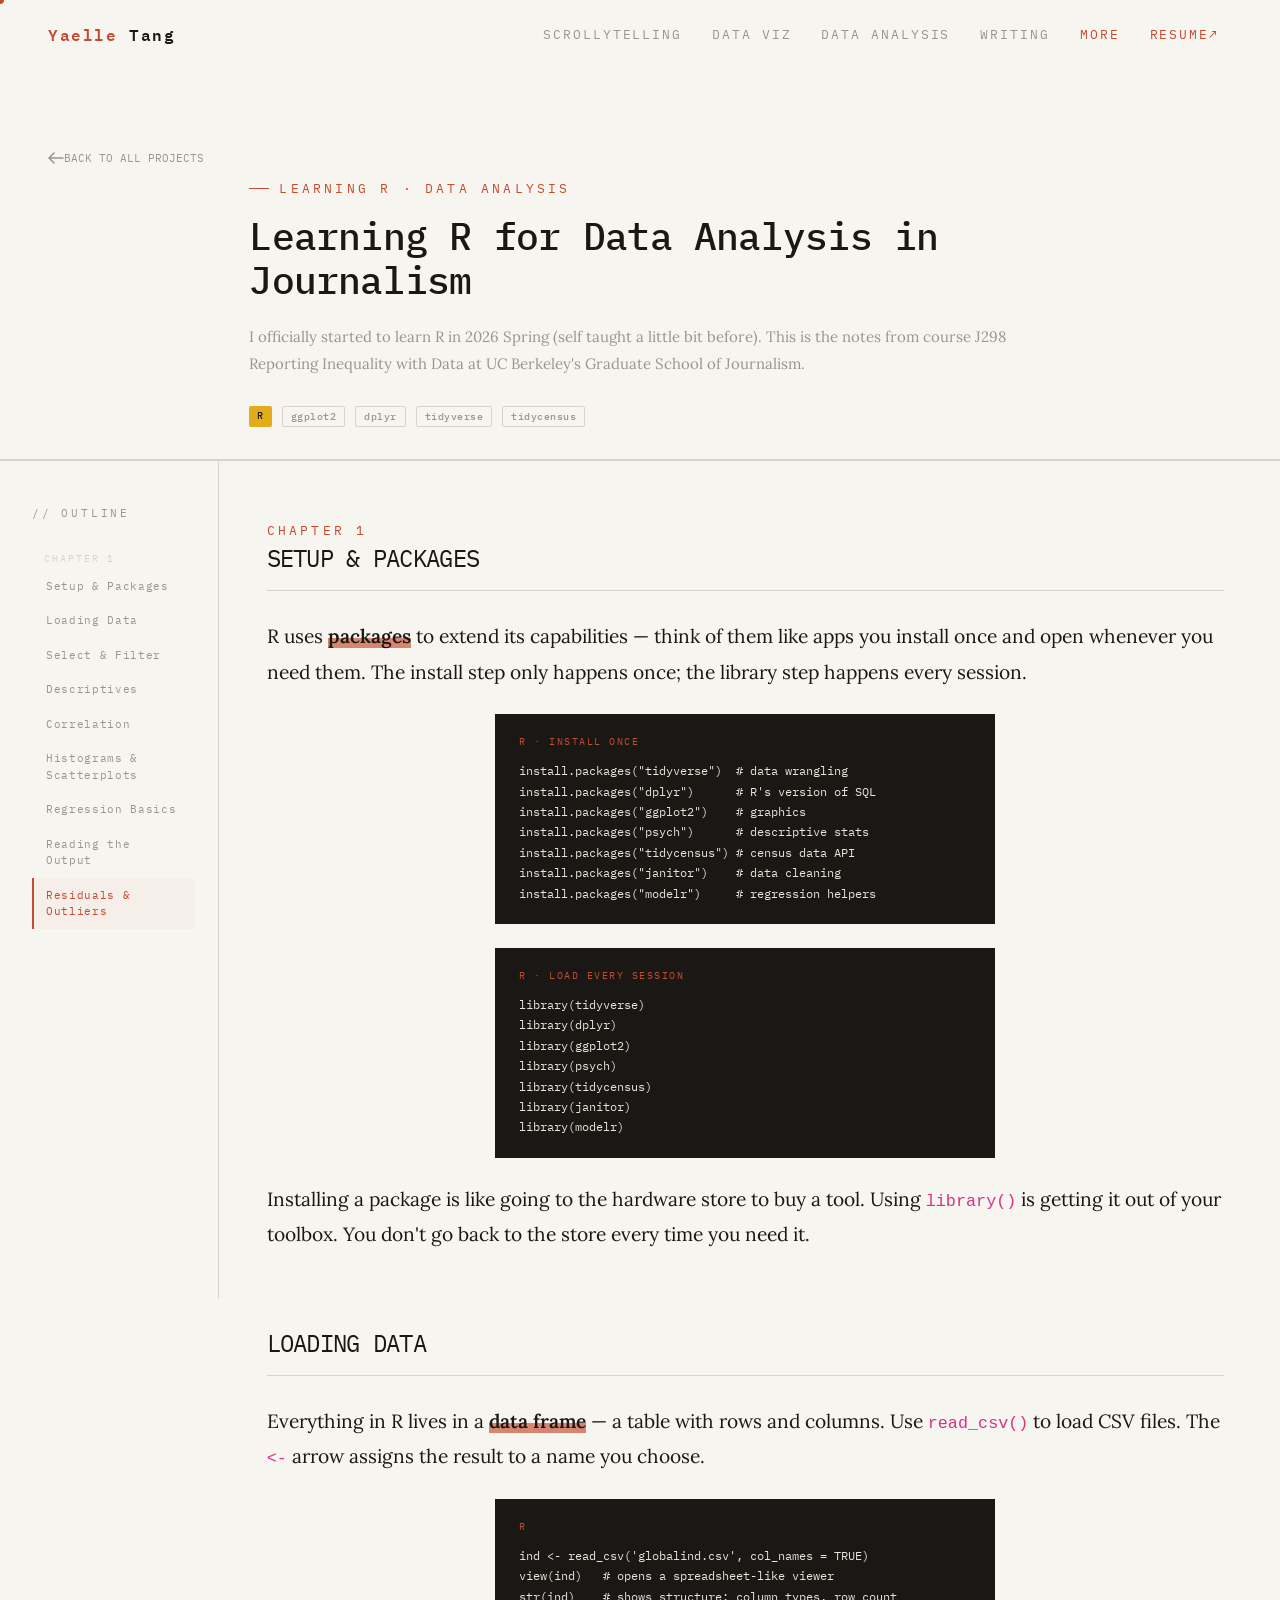
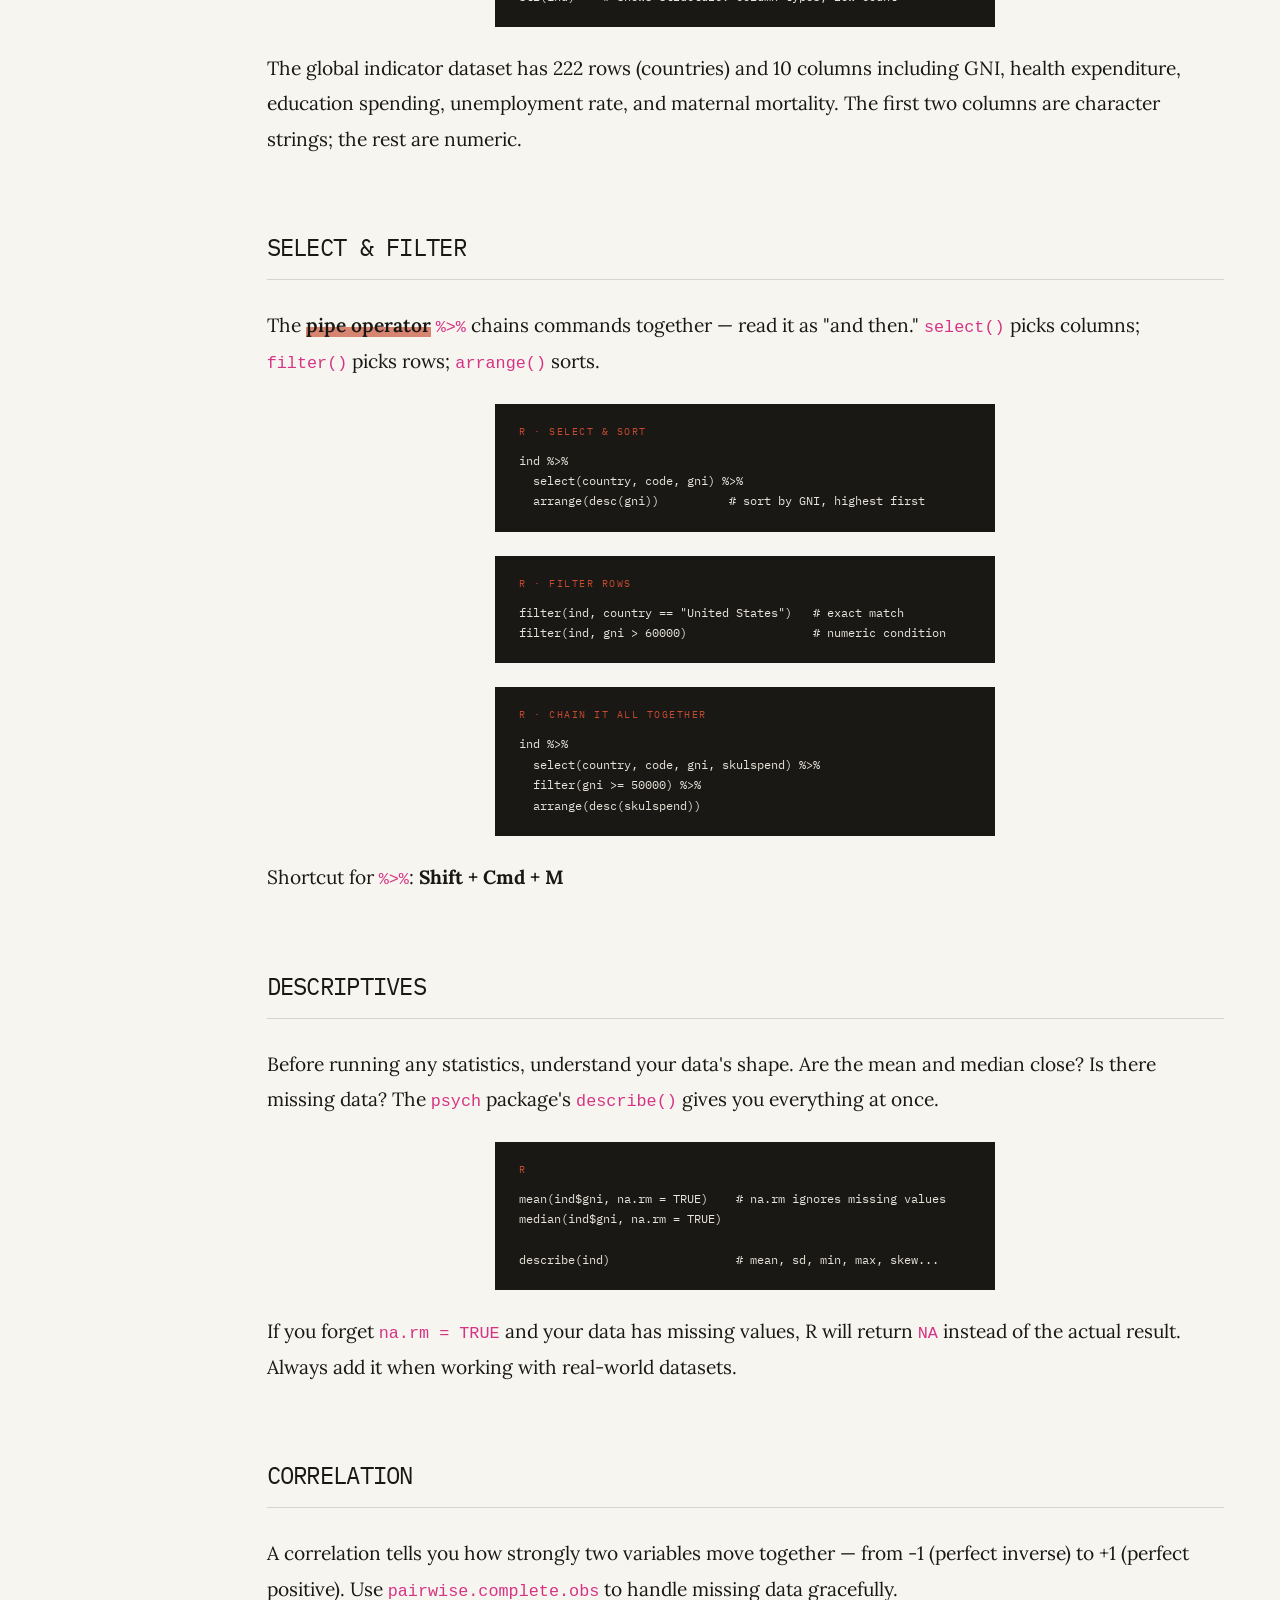
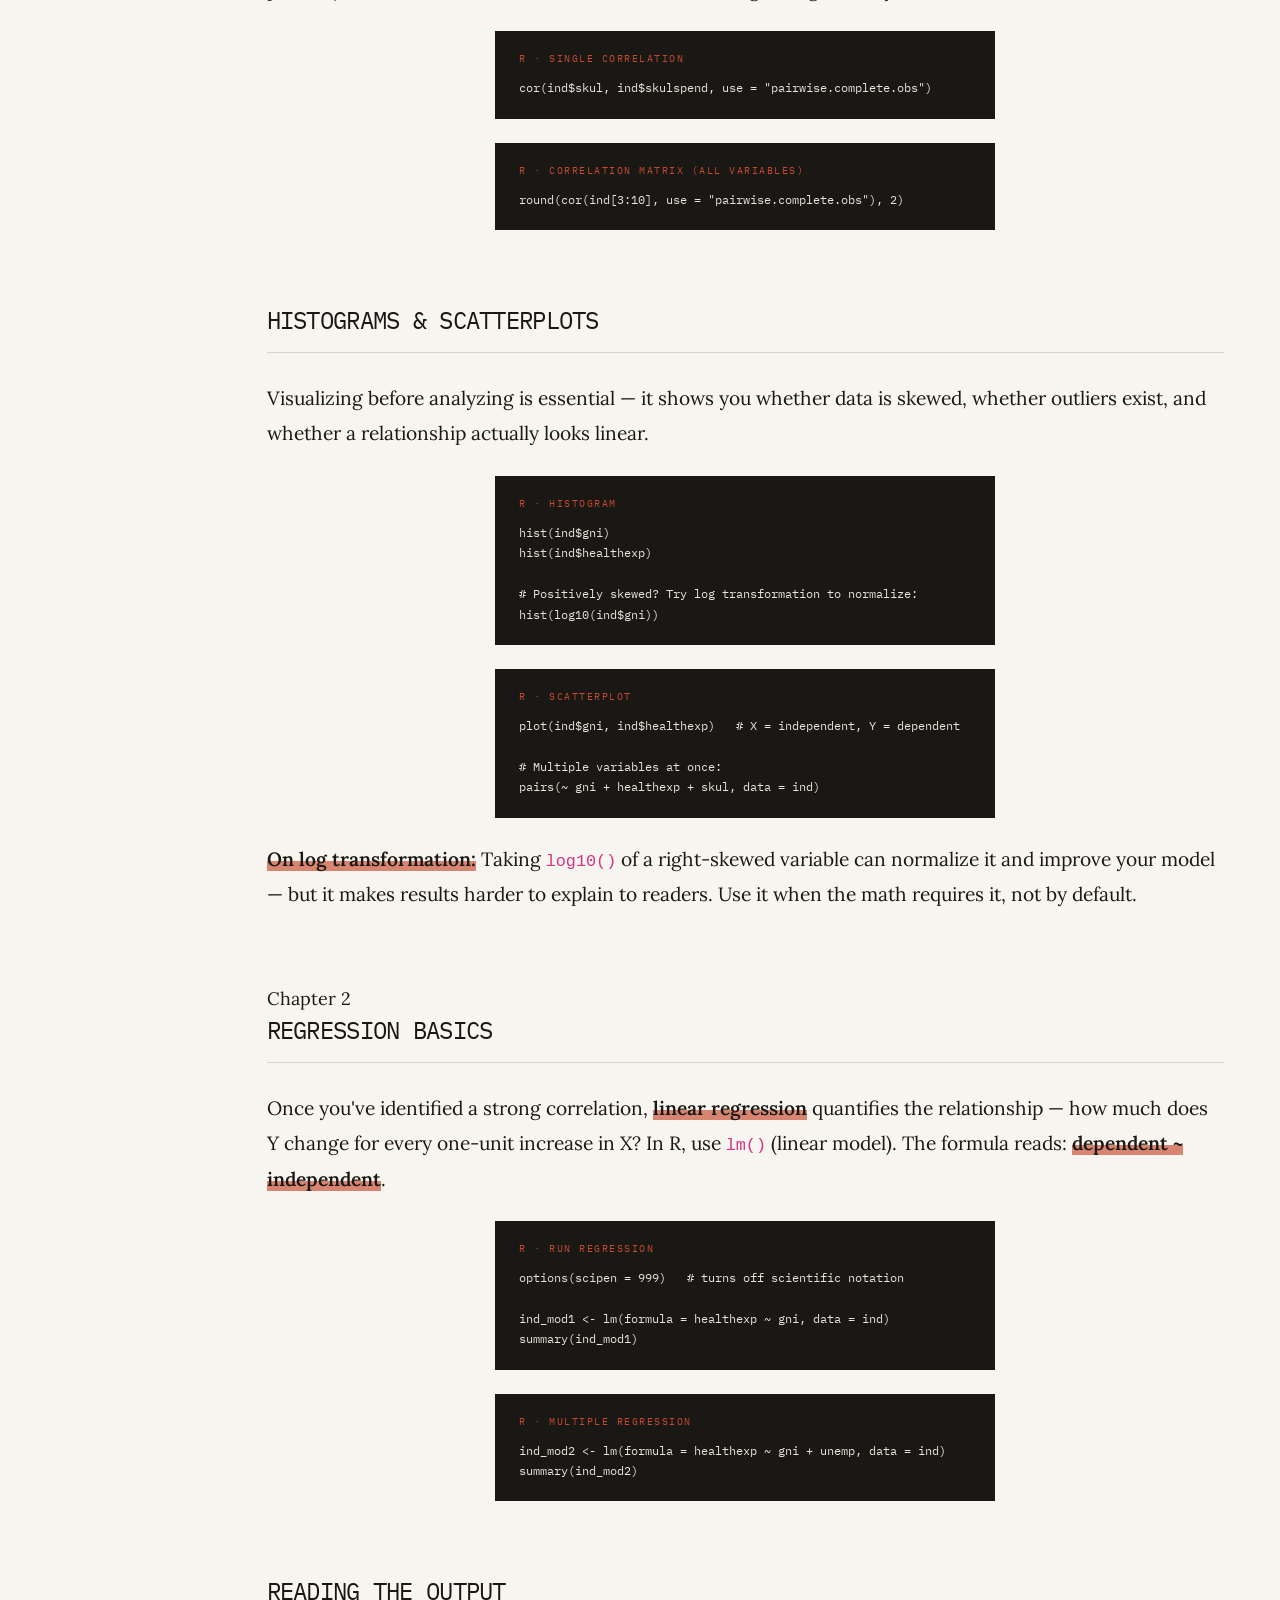
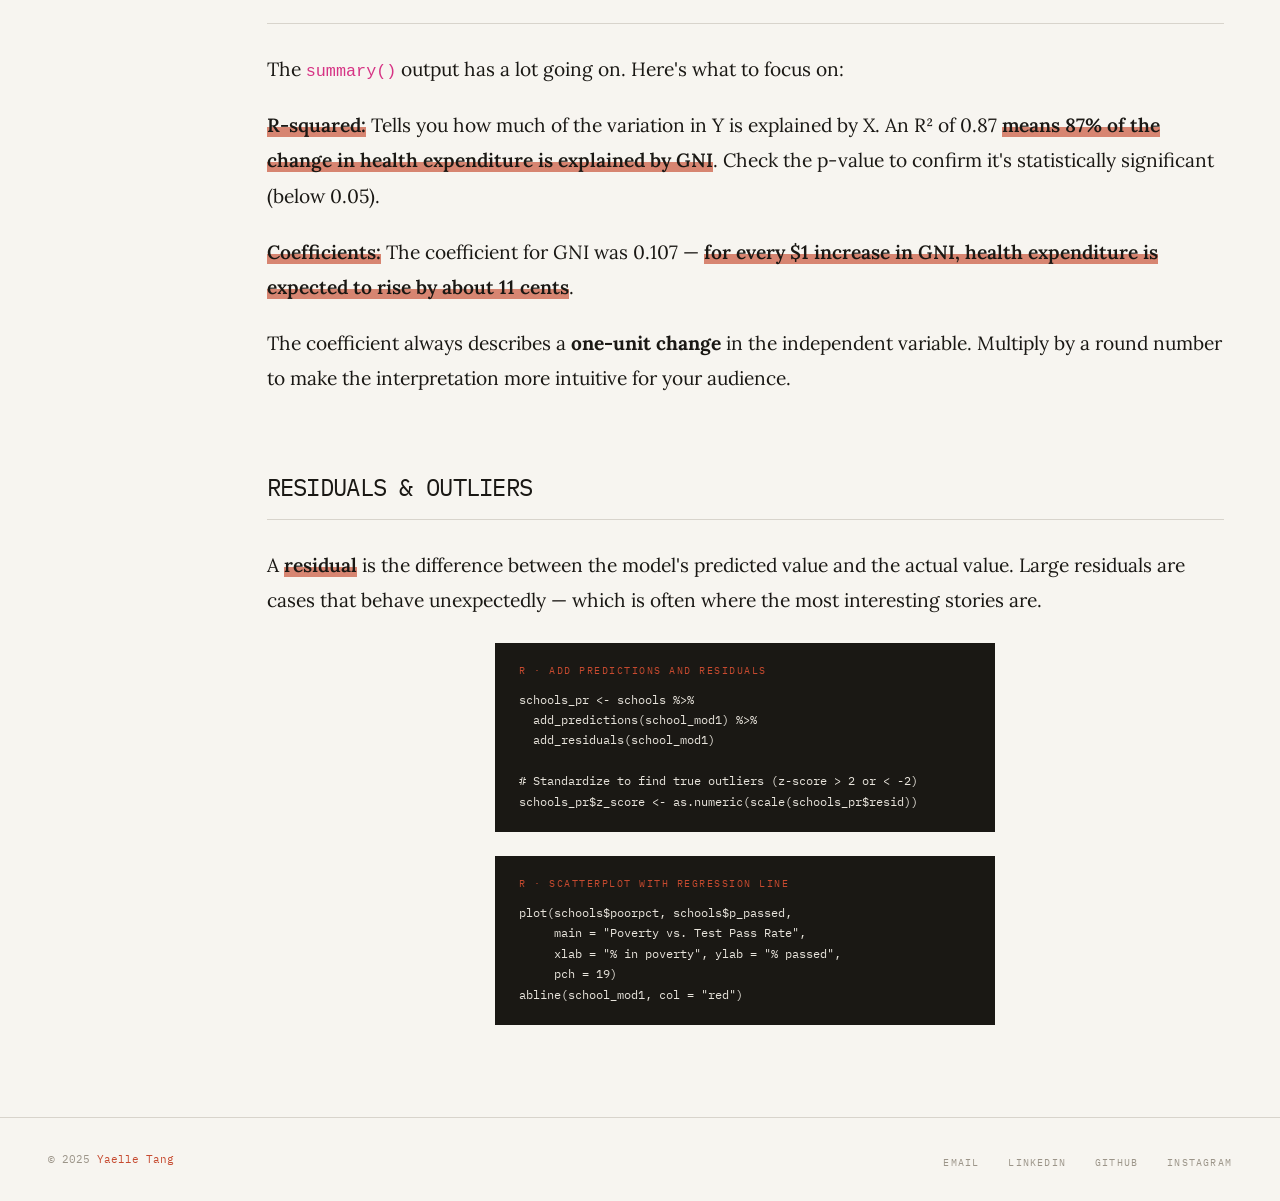
==== projects/r-notes.html @ b4b7a97f "add subpage" ====
<!DOCTYPE html>
<html lang="en">

<head>
  <meta charset="UTF-8">
  <meta name="viewport" content="width=device-width, initial-scale=1.0">
  <title>R for Data Jounalism</title>

  <!-- Google font -->
  <link rel="preconnect" href="https://fonts.googleapis.com">
  <link
    href="https://fonts.googleapis.com/css2?family=IBM+Plex+Mono:ital,wght@0,400;0,500;0,600;1,400&family=Lora:ital,wght@0,400;0,600;1,400&display=swap"
    rel="stylesheet">

  <!-- Bootstrap 5 -->
  <link href="https://cdn.jsdelivr.net/npm/bootstrap@5.3.3/dist/css/bootstrap.min.css" rel="stylesheet">

  <!-- CSS -->
  <link rel="stylesheet" href="../css/style.css">
  <link rel="stylesheet" href="../css/subpage.css">
</head>



<body>

  <div class="cursor" id="cursor"></div>

  <!-- =====NAV===== -->
  <nav class="navbar navbar-expand-lg fixed-top" id="mainNav">
    <div class="container-fluid px-5">
      <a class="navbar-brand" href="../index.html"><span>Yaelle </span>Tang</a>
      <div class="d-flex gap-1 align-items-center">
        <a class="nav-link" href="../index.html#scrolly">Scrollytelling</a>
        <a class="nav-link" href="../index.html#dataviz">Data Viz</a>
        <a class="nav-link" href="../index.html#analysis">Data Analysis</a>
        <a class="nav-link" href="../index.html#writing">Writing</a>
        <a class="nav-link hi" href="../index.html#about">More</a>
        <a class="nav-link hi" href="../Resume_YaelleTang.pdf" target="_blank">Resume↗</a>
      </div>
    </div>
  </nav>

  <!-- ═══════════════════════════════════════
       PROJECT HERO
  ═══════════════════════════════════════ -->
  <section class="project-hero mt-5">
    <div class="container-fluid px-5 mt-3">

      <!-- back link -->
      <div class="mb-2">
        <a href="../index.html" class="back-link">
          <svg width="16" height="12" viewBox="0 0 16 12" fill="none">
            <path d="M6 1L1 6L6 11M15 6H1" stroke="currentColor" stroke-width="1.5" stroke-linecap="round" />
          </svg>
          Back to all projects
        </a>
      </div>

      <div class="row align-items-stretch justify-content-center">
        <!-- Top summary -->
        <div class="col-lg-8 d-flex flex-column justify-content-center">
          <div class="project-eyebrow">Learning R · Data Analysis</div>
          <h1 class="project-title">Learning R for
            Data Analysis in Journalism</h1>
          <p class="project-summary">
            I officially started to learn R in 2026 Spring (self taught a little bit before). This is the notes from
            course <span>J298 Reporting Inequality with Data</span> at UC Berkeley's Graduate School of Journalism.
          </p>
          <div class="project-hero-tags">
            <span class="tag tag-yellow">R</span><span class="tag tag-outline">ggplot2</span><span
              class="tag tag-outline">dplyr</span><span class="tag tag-outline">tidyverse</span><span
              class="tag tag-outline">tidycensus</span>
          </div>
        </div>

      </div>

    </div>
  </section>

  <!-- ═══════════════════════════════════════
       Notes
  ═══════════════════════════════════════ -->
  <div class="work-section">
    <div class="container-fluid px-2">
      <div class="row g-0">

        <!-- sticky sidebar -->
        <div class="col-lg-2 d-none d-lg-block">
          <div class="work-sidebar">
            <span class="sidebar-label">// Outline</span>
          </div>
        </div>

        <!-- Main content -->
        <div class="col-lg-10 col-12">
          <div class="work-main">

            <!-- ══════ CHAPTER 1 ══════ -->
            <div class="work-block" id="c1-1">
              <div class="chapter-title" id="c1">
                Chapter 1
              </div>
              <div class="block-header">
                <span class="block-title"> Setup & Packages</span>
              </div>
              <p class="section-body">
                R uses <span>packages</span> to extend its capabilities — think of them like apps you install once
                and open whenever you need them. The install step only happens once; the library step happens every
                session.
              </p>
              <div class="code-block">
                <div class="code-label">R · install once</div>
                <pre>install.packages("tidyverse")  # data wrangling
install.packages("dplyr")      # R's version of SQL
install.packages("ggplot2")    # graphics
install.packages("psych")      # descriptive stats
install.packages("tidycensus") # census data API
install.packages("janitor")    # data cleaning
install.packages("modelr")     # regression helpers</pre>
              </div>
              <div class="code-block">
                <div class="code-label">R · load every session</div>
                <pre>library(tidyverse)
library(dplyr)
library(ggplot2)
library(psych)
library(tidycensus)
library(janitor)
library(modelr)</pre>
              </div>
              <p class="section-body"> Installing a package is like going to the hardware
                store to buy a tool.
                Using <code>library()</code> is getting it out of your toolbox. You don't go back to the store every
                time you need it.</p>


            </div>


            <div class="work-block" id="c1-2">
              <div class="block-header">
                <span class="block-title">Loading Data</span>
              </div>
              <p class="section-body">
                Everything in R lives in a <span>data frame</span> — a table with rows and columns. Use
                <code>read_csv()</code> to load CSV files. The <code>&lt;-</code> arrow assigns the result to a name you
                choose.
              </p>
              <div class="code-block">
                <div class="code-label">R</div>
                <pre>ind <- read_csv('globalind.csv', col_names = TRUE)
view(ind)   # opens a spreadsheet-like viewer
str(ind)    # shows structure: column types, row count</pre>
              </div>
              <p class="section-body">
                The global indicator dataset has 222 rows (countries) and 10 columns including GNI, health expenditure,
                education spending, unemployment rate, and maternal mortality. The first two columns are character
                strings; the rest are numeric.
              </p>
            </div>

            <div class="work-block" id="c1-3">
              <div class="block-header">
                <span class="block-title">Select & Filter</span>
              </div>
              <p class="section-body">
                The <span>pipe operator</span> <code>%&gt;%</code> chains commands together — read it as "and then."
                <code>select()</code> picks columns; <code>filter()</code> picks rows; <code>arrange()</code> sorts.
              </p>
              <div class="code-block">
                <div class="code-label">R · select & sort</div>
                <pre>ind %>%
  select(country, code, gni) %>%
  arrange(desc(gni))          # sort by GNI, highest first</pre>
              </div>
              <div class="code-block">
                <div class="code-label">R · filter rows</div>
                <pre>filter(ind, country == "United States")   # exact match
filter(ind, gni > 60000)                  # numeric condition</pre>
              </div>
              <div class="code-block">
                <div class="code-label">R · chain it all together</div>
                <pre>ind %>%
  select(country, code, gni, skulspend) %>%
  filter(gni >= 50000) %>%
  arrange(desc(skulspend))</pre>
              </div>
              <p class="section-body">
                Shortcut for <code>%&gt;%</code>: <strong>Shift + Cmd + M</strong>
              </p>
            </div>

            <div class="work-block" id="c1-4">
              <div class="block-header">
                <span class="block-title">Descriptives</span>
              </div>
              <p class="section-body">
                Before running any statistics, understand your data's shape. Are the mean and median close? Is there
                missing data? The <code>psych</code> package's <code>describe()</code> gives you everything at once.
              </p>
              <div class="code-block">
                <div class="code-label">R</div>
                <pre>mean(ind$gni, na.rm = TRUE)    # na.rm ignores missing values
median(ind$gni, na.rm = TRUE)

describe(ind)                  # mean, sd, min, max, skew...</pre>
              </div>
              <p class="section-body">
                If you forget <code>na.rm = TRUE</code> and your data has missing values, R
                will return <code>NA</code> instead of the actual result. Always add it when working with real-world
                datasets.
              </p>
            </div>

            <div class="work-block" id="c1-5">
              <div class="block-header">
                <span class="block-title">Correlation</span>
              </div>
              <p class="section-body">
                A correlation tells you how strongly two variables move together — from -1 (perfect inverse) to +1
                (perfect positive). Use <code>pairwise.complete.obs</code> to handle missing data gracefully.
              </p>
              <div class="code-block">
                <div class="code-label">R · single correlation</div>
                <pre>cor(ind$skul, ind$skulspend, use = "pairwise.complete.obs")</pre>
              </div>
              <div class="code-block">
                <div class="code-label">R · correlation matrix (all variables)</div>
                <pre>round(cor(ind[3:10], use = "pairwise.complete.obs"), 2)</pre>
              </div>
            </div>

            <div class="work-block" id="c1-6">
              <div class="block-header">
                <span class="block-title">Histograms & Scatterplots</span>
              </div>
              <p class="section-body">
                Visualizing before analyzing is essential — it shows you whether data is skewed, whether outliers exist,
                and whether a relationship actually looks linear.
              </p>
              <div class="code-block">
                <div class="code-label">R · histogram</div>
                <pre>hist(ind$gni)
hist(ind$healthexp)

# Positively skewed? Try log transformation to normalize:
hist(log10(ind$gni))</pre>
              </div>
              <div class="code-block">
                <div class="code-label">R · scatterplot</div>
                <pre>plot(ind$gni, ind$healthexp)   # X = independent, Y = dependent

# Multiple variables at once:
pairs(~ gni + healthexp + skul, data = ind)</pre>
              </div>
              <p class="section-body">
                <span>On log transformation:</span> Taking <code>log10()</code> of a right-skewed variable can
                normalize it and improve your model — but it makes results harder to explain to readers. Use it when the
                math requires it, not by default.
              </p>
            </div>

            <!-- ══════ CHAPTER 2 ══════ -->
            <div class="work-block" id="c2-1">
              <div class="chapter-titel" id="c2">
                Chapter 2
              </div>
              <div class="block-header">
                <span class="block-title">Regression Basics</span>
              </div>
              <p class="section-body">
                Once you've identified a strong correlation, <span>linear regression</span> quantifies the
                relationship — how much does Y change for every one-unit increase in X? In R, use <code>lm()</code>
                (linear model). The formula reads: <span>dependent ~ independent</span>.
              </p>
              <div class="code-block">
                <div class="code-label">R · run regression</div>
                <pre>options(scipen = 999)   # turns off scientific notation

ind_mod1 <- lm(formula = healthexp ~ gni, data = ind)
summary(ind_mod1)</pre>
              </div>
              <div class="code-block">
                <div class="code-label">R · multiple regression</div>
                <pre>ind_mod2 <- lm(formula = healthexp ~ gni + unemp, data = ind)
summary(ind_mod2)</pre>
              </div>
            </div>

            <div class="work-block" id="c2-2">
              <div class="block-header">
                <span class="block-title"> Reading the Output</span>
              </div>
              <p class="section-body">
                The <code>summary()</code> output has a lot going on. Here's what to focus on:
              </p>
              <p class="section-body">
                <span>R-squared:</span> Tells you how much of the variation in Y is explained by X. An R² of 0.87
                <span>means 87% of the change in health expenditure is explained by GNI</span>. Check the
                p-value to confirm it's statistically significant (below 0.05).
              </p>
              <p class="section-body">
                <span>Coefficients:</span> The coefficient for GNI was 0.107 — <span>for every $1
                  increase in GNI, health expenditure is expected to rise by about 11 cents</span>.
              </p>
              <p class="section-body">
                The coefficient always describes a <strong>one-unit change</strong> in the independent variable.
                Multiply by a round number to make the interpretation more intuitive for your audience.
              </p>
            </div>

            <div class="work-block" id="c2-3">
              <div class="block-header">
                <span class="block-title">Residuals & Outliers</span>
              </div>
              <p class="section-body">
                A <span>residual</span> is the difference between the model's predicted value and the actual value.
                Large residuals are cases that behave unexpectedly — which is often where the most interesting stories
                are.
              </p>
              <div class="code-block">
                <div class="code-label">R · add predictions and residuals</div>
                <pre>schools_pr <- schools %>%
  add_predictions(school_mod1) %>%
  add_residuals(school_mod1)

# Standardize to find true outliers (z-score > 2 or < -2)
schools_pr$z_score <- as.numeric(scale(schools_pr$resid))</pre>
              </div>
              <div class="code-block">
                <div class="code-label">R · scatterplot with regression line</div>
                <pre>plot(schools$poorpct, schools$p_passed,
     main = "Poverty vs. Test Pass Rate",
     xlab = "% in poverty", ylab = "% passed",
     pch = 19)
abline(school_mod1, col = "red")</pre>
              </div>
            </div>

          </div><!-- /work-main -->
        </div>
      </div>
    </div>
    <!-- FOOTER -->
    <footer class="site-footer">
      <div class="container-fluid px-5 d-flex justify-content-between align-items-center">
        <div class="footer-copy">© 2025 <span>Yaelle Tang</span></div>
        <div>
          <a class="footer-link" href="mailto:yueyang_tang@berkeley.edu">Email</a>
          <a class="footer-link" href="https://www.linkedin.com/in/yaelle-yueyang-tang" target="_blank">LinkedIn</a>
          <a class="footer-link" href="https://github.com/Yaelle-Tang" target="_blank">GitHub</a>
          <a class="footer-link" href="https://www.instagram.com/yaelle_tyy/" target="_blank">Instagram</a>
        </div>
      </div>
    </footer>
    <script src="https://cdn.jsdelivr.net/npm/bootstrap@5.3.3/dist/js/bootstrap.bundle.min.js"></script>
    <script src="../js/main.js"></script>
    <script src="../js/sidebar.js"></script>
</body>

</html>
---- css/style.css ----
@import url('https://fonts.googleapis.com/css2?family=IBM+Plex+Mono:ital,wght@0,400;0,500;0,600;1,400&family=Lora:ital,wght@0,400;0,600;1,400&display=swap');

/* 小于768px：整个navbar隐藏 */
@media (max-width: 767px) {
  #mainNav {
    display: none !important;
  }
}

@media (min-width: 768px) and (max-width: 991px) {
  .navbar-brand {
    display: none !important;
  }
}

:root {
  --bg: #F7F5F0;
  --surface: #EDEAE3;
  --text: #1A1814;
  --accent: #c64a2f;
  --green: #4A6741;
  --muted: #9C9589;
  --border: #D8D4CC;
  --mono: 'IBM Plex Mono', monospace;
  --serif: 'Lora', Georgia, serif;
}

/* ── BASE ── */
body {
  background: var(--bg);
  color: var(--text);
  font-family: var(--serif);
  cursor: none;
  font-size: 18px;
}

/* ── CURSOR ── */
.cursor {
  width: 8px;
  height: 8px;
  background: var(--accent);
  border-radius: 50%;
  position: fixed;
  top: 0;
  left: 0;
  pointer-events: none;
  z-index: 9999;
  transform: translate(-50%, -50%);
  transition: width .2s, height .2s, background .2s;
}

.cursor.hovering {
  width: 28px;
  height: 28px;
  background: transparent;
  border: 1.5px solid var(--accent);
}

/* ── NAV ── */
.navbar {
  background: rgba(247, 245, 240, 0.95) !important;
  backdrop-filter: blur(8px);
  border-bottom: 1px solid transparent;
  transition: border-color .3s;
  padding: 18px 0;
}

.navbar.scrolled {
  border-color: var(--border);
}

.navbar-brand {
  font-family: var(--mono);
  font-size: 1rem;
  font-weight: 600;
  letter-spacing: .1em;
  color: var(--text) !important;
}

.navbar-brand span {
  color: var(--accent);
}

.nav-link {
  font-family: var(--mono) !important;
  font-size: 0.8rem !important;
  letter-spacing: .15em !important;
  text-transform: uppercase !important;
  color: var(--muted) !important;
  padding: 6px 12px !important;
  border: 1px solid transparent;
  transition: color .2s, border-color .2s !important;
}

.nav-link:hover {
  color: var(--text) !important;
  border-color: var(--border);
}

.nav-link.hi {
  color: var(--accent) !important;
}

.nav-link.hi:hover {
  border-color: var(--accent);
}

/* ── HERO ── */
.hero-section {
  min-height: 100vh;
  display: flex;
  align-items: center;
  padding-top: 80px;
  /* nav offset */
}

.hero-eyebrow {
  font-family: var(--mono);
  font-size: 0.8rem;
  letter-spacing: .25em;
  text-transform: uppercase;
  color: var(--accent);
  display: flex;
  align-items: center;
  gap: 12px;
}

.hero-eyebrow::before {
  content: '';
  width: 28px;
  height: 1px;
  background: var(--accent);
  flex-shrink: 0;
}

.hero-title {
  font-family: var(--mono);
  font-size: 3.2rem;
  font-weight: 800;
  line-height: 1.1;
  letter-spacing: -0.08rem;
  margin-bottom: 24px;
}

.hero-title em {
  font-style: italic;
  font-family: var(--serif);
  color: var(--accent);
  font-weight: 400;
}

.hero-body {
  font-size: 1.2rem;
  color: var(--muted);
  line-height: 1.85;
  margin-bottom: 32px;
}

.hero-body span {
  color: var(--text);
  font-weight: 600;
  background: linear-gradient(180deg, transparent 60%, hsla(11, 62%, 48%, 0.656) 30%);
}

.hero-body a {
  color: var(--text);
  text-decoration: none;
  font-weight: 500;
  transition: color .2s;
  /* font-style: italic; */
}

.hero-body a:hover {
  color: var(--accent);
}

/* Buttons */
.btn-primary-custom {
  font-family: var(--mono);
  font-size: 11px;
  letter-spacing: .15em;
  text-transform: uppercase;
  color: var(--bg);
  background: var(--text);
  padding: 11px 26px;
  text-decoration: none;
  border: 1.5px solid var(--text);
  display: inline-block;
  transition: background .2s, border-color .2s;
}

.btn-primary-custom:hover {
  background: var(--accent);
  border-color: var(--accent);
  color: var(--bg);
}

.btn-ghost {
  font-family: var(--mono);
  font-size: 11px;
  letter-spacing: .15em;
  text-transform: uppercase;
  color: var(--muted);
  text-decoration: none;
  display: inline-flex;
  align-items: center;
  gap: 8px;
  transition: color .2s;
  position: relative;
}

.btn-ghost::after {
  content: '';
  position: absolute;
  bottom: -2px;
  left: 0;
  width: 0;
  height: 1px;
  background: var(--accent);
  transition: width .25s;
}

.btn-ghost:hover {
  color: var(--text);
}

.btn-ghost:hover::after {
  width: 100%;
}

.btn-ghost svg {
  transition: transform .2s;
}

.btn-ghost:hover svg {
  transform: translateX(3px);
}

/* Photo */
.hero-photo-wrap {
  position: relative;
  display: inline-block;
}

.hero-photo {
  width: 100%;
  height: auto;
  object-fit: cover;
  display: block;
  position: relative;
  z-index: 1;
}

.hero-photo-frame {
  position: absolute;
  top: 8px;
  left: 8px;
  width: 100%;
  height: 100%;
  border: 1.5px solid var(--accent);
  z-index: 0;
}

/* Social icons */
.hero-socials {
  display: flex;
  gap: 16px;
  justify-content: center;
  margin-top: 16px;
}

.hero-socials a {
  color: var(--muted);
  text-decoration: none;
  display: flex;
  transition: color .2s, transform .2s;
}

.hero-socials a:hover {
  color: var(--accent);
  transform: translateY(-2px);
}

/* ── WORK SECTION ── */
.work-section {
  border-top: 1px solid var(--border);
}

/* Sticky sidebar */
.work-sidebar {
  position: sticky;
  top: 62px;
  height: calc(100vh - 62px);
  border-right: 1px solid var(--border);
  padding: 44px 24px;
  background: var(--bg);
}

.sidebar-label {
  font-family: var(--mono);
  font-size: 0.7rem;
  letter-spacing: .25em;
  text-transform: uppercase;
  color: var(--muted);
  margin-bottom: 20px;
  display: block;
}

.sidebar-link {
  display: block;
  font-family: var(--mono);
  font-size: 11px;
  letter-spacing: .06em;
  color: var(--muted);
  text-decoration: none;
  padding: 9px 12px;
  border-left: 2px solid transparent;
  transition: color .2s, border-color .2s, background .2s;
}

.sidebar-link:hover {
  color: var(--text);
  background: var(--surface);
}

.sidebar-link.active {
  color: var(--accent);
  border-color: var(--accent);
  background: rgba(200, 75, 47, .04);
}

.sidebar-chaper {
  font-family: var(--mono);
  font-size: 0.6rem;
  letter-spacing: .2em;
  text-transform: uppercase;
  color: var(--border);
  padding: 16px 12px 6px;
}

/* Work main */
.work-main {
  padding: 60px 48px 20px;
}

.work-block {
  margin-bottom: 72px;
  scroll-margin-top: 80px;
}

.chapter-title {
  font-family: var(--mono);
  font-size: 0.8rem;
  letter-spacing: .25em;
  text-transform: uppercase;
  color: var(--accent);
  display: flex;
  align-items: center;
  gap: 12px;
}

.block-header {
  display: flex;
  align-items: baseline;
  gap: 14px;
  margin-bottom: 28px;
  padding-bottom: 14px;
  border-bottom: 1px solid var(--border);
}

.block-title {
  font-family: var(--mono);
  font-size: 1.5rem;
  letter-spacing: -.03em;
  text-transform: uppercase;
  color: var(--text);
}

.block-count {
  font-family: var(--mono);
  font-size: 0.6rem;
  color: var(--muted);
}

/* ── PROJECT CARD ── */
.project-card {
  display: flex;
  text-decoration: none;
  color: inherit;
  background: var(--surface);
  border: 1px solid var(--border);
  margin-bottom: 16px;
  overflow: hidden;
  transition: transform .25s ease, box-shadow .25s ease;
  cursor: none;
  height: max-content;
  flex-direction: column;
}

.project-card:hover {
  transform: translateY(-5px);
  box-shadow: 0 12px 32px rgba(26, 24, 20, .10);
  color: inherit;
}

.card-img-col {
  width: 100%;
  aspect-ratio: 16/10;
  flex-shrink: 0;
  overflow: hidden;
}

@media (min-width: 992px) {
  .project-card {
    flex-direction: row;
    /* 大屏：图左文右 */
    height: 400px;
  }

  .card-img-col {
    width: 40%;
  }
}


.card-img-col img {
  width: 100%;
  height: 100%;
  object-fit: cover;
  display: block;
  transition: transform .4s ease;
}

.project-card:hover .card-img-col img {
  transform: scale(1.04);
}

.card-placeholder {
  width: 100%;
  height: 100%;
  min-height: 180px;
  display: flex;
  align-items: center;
  justify-content: center;
  font-family: var(--mono);
  font-size: 1rem;
  color: var(--muted);
  letter-spacing: .1em;
  transition: transform .4s ease;
}

.project-card:hover .card-placeholder {
  transform: scale(1.04);
}

/* Data Analysis grid cards */
.analysis-grid {
  display: grid;
  grid-template-columns: 1fr 1fr;
  gap: 20px;
}

.analysis-card {
  display: block;
  text-decoration: none;
  color: inherit;
  background: var(--surface);
  border: 1px solid var(--border);
  cursor: none;
  transition: transform .25s ease, box-shadow .25s ease;
  overflow: hidden;
}

.analysis-card:hover {
  transform: translateY(-5px);
  box-shadow: 0 12px 32px rgba(26, 24, 20, .10);
  color: inherit;
}

.analysis-card-img {
  width: 100%;
  aspect-ratio: 16/10;
  overflow: hidden;
  display: flex;
  justify-content: center;
  align-items: center;
}

.analysis-card-img img {
  height: 100%;
  width: auto;
  object-fit: cover;
  transition: transform .4s ease;
  margin: auto 0;
}

.analysis-card:hover .analysis-card-img img {
  transform: scale(1.03);
}

.analysis-card-body {
  padding: 16px 20px 20px;
}

/* Writing cards — narrower image */

.writing-card .card-placeholder {
  min-height: 140px;
}

.card-body-custom {
  padding: 24px 28px;
  display: flex;
  flex-direction: column;
  justify-content: center;
}

.writing-pub {
  font-family: var(--mono);
  font-size: 0.6rem;
  color: var(--accent);
  letter-spacing: .12em;
  text-transform: uppercase;
  margin-bottom: 6px;
}

.card-title-custom {
  font-family: var(--mono);
  font-size: 1.2rem;
  letter-spacing: -0.02em;
  font-weight: 600;
  line-height: 1.35;
  margin-bottom: 8px;
  color: var(--text);
}

.card-desc {
  font-family: var(--serif);
  font-size: 1rem;
  color: var(--muted);
  line-height: 1.65;
  margin-bottom: 14px;
}

.card-meta {
  font-family: var(--mono);
  font-size: 0.6rem;
  color: var(--muted);
  letter-spacing: .06em;
}

/* Writing two-column grid */
.writing-grid {
  display: grid;
  grid-template-columns: 1fr 1fr;
  gap: 20px;
}

.writing-grid .writing-card {
  flex-direction: column;
  display: block;
  height: auto;
}

.writing-grid .card-img-col {
  width: 100%;
  aspect-ratio: 16/10;
  flex-shrink: 0;
}

.writing-grid .card-img-col img {
  width: 100%;
  height: 100%;
  object-fit: cover;
}


/* Tags */
.tag {
  font-family: var(--mono);
  font-size: 10px;
  padding: 2px 8px;
  border-radius: 2px;
  letter-spacing: .05em;
  font-weight: 500;
  display: inline-block;
  margin: 0 4px 4px 0;
}

.tag-red {
  background: var(--accent);
  color: #F7F5F0;
}

.tag-green {
  background: var(--green);
  color: #F7F5F0;
}

.tag-yellow {
  background: #e4ab1b;
  color: var(--text);
}


.tag-dark {
  background: var(--text);
  color: #F7F5F0;
}

.tag-outline {
  border: 1px solid var(--border);
  color: var(--muted);
}

/* Tinted placeholders */
.tint-1 {
  background: #E5E0D5;
}

.tint-2 {
  background: #D8DDD4;
}

.tint-3 {
  background: #D4D8DD;
}

.tint-4 {
  background: #DDD4D8;
}

.tint-5 {
  background: #E0DDD5;
}

.tint-6 {
  background: #D5DDD8;
}

.tint-7 {
  background: #DDD8D5;
}

.tint-8 {
  background: #D8D5DD;
}

/* ── ABOUT ── */
.about-section {
  border-top: 1px solid var(--border);
  padding: 80px 0 100px;
}

.about-label {
  font-family: var(--mono);
  font-size: 0.7rem;
  letter-spacing: .25em;
  text-transform: uppercase;
  color: var(--accent);
  margin-bottom: 20px;
}

.about-headline {
  font-family: var(--mono);
  font-size: 2.2rem;
  font-weight: 600;
  line-height: 1.2;
  letter-spacing: -.02em;
  margin-bottom: 24px;
}

.about-body {
  font-family: var(--serif);
  font-size: 1.2rem;
  color: var(--muted);
  line-height: 1.85;
  margin-bottom: 20px;
}

.about-body span {
  color: var(--text);
  font-weight: 600;
  background: linear-gradient(180deg, transparent 60%, hsla(11, 62%, 48%, 0.656) 30%);
}

.about-body a {
  color: var(--muted);
  text-decoration: none;
  transition: color .2s;
}

.about-body a:hover {
  color: var(--accent);
}

.hobby-list {
  padding-left: 5px;
  margin: 20px auto;
  color: rgba(8, 7, 6, 0.304);
  font-family: var(--serif);
  font-size: 0.7rem;
  list-style: none;
  font-style: italic;
}

.skill-group {
  margin-bottom: 28px;
}

.skill-group-label {
  font-family: var(--mono);
  font-size: 10px;
  letter-spacing: .2em;
  text-transform: uppercase;
  color: var(--muted);
  margin-bottom: 10px;
  padding-bottom: 8px;
  border-bottom: 1px solid var(--border);
}

.skill-tag {
  font-family: var(--mono);
  font-size: 11px;
  padding: 4px 12px;
  background: var(--surface);
  border: 1px solid var(--border);
  color: var(--text);
  display: inline-block;
  margin: 0 6px 6px 0;
  transition: background .15s, color .15s;
}

.skill-tag:hover {
  background: var(--text);
  color: var(--bg);
}

/* ── FOOTER ── */
.site-footer {
  border-top: 1px solid var(--border);
  padding: 28px 0;
}

.footer-copy {
  font-family: var(--mono);
  font-size: 11px;
  color: var(--muted);
}

.footer-copy span {
  color: var(--accent);
}

.footer-link {
  font-family: var(--mono);
  font-size: 10px;
  letter-spacing: .12em;
  text-transform: uppercase;
  color: var(--muted);
  text-decoration: none;
  margin-left: 24px;
  transition: color .2s;
}

.footer-link:hover {
  color: var(--text);
}

/* ── ANIMATIONS ── */
@keyframes fadeUp {
  from {
    opacity: 0;
    transform: translateY(16px);
  }

  to {
    opacity: 1;
    transform: translateY(0);
  }
}

.hero-eyebrow {
  animation: fadeUp .6s .10s both ease-out;
}

.hero-title {
  animation: fadeUp .6s .20s both ease-out;
}

.hero-body {
  animation: fadeUp .6s .32s both ease-out;
}

.hero-actions {
  animation: fadeUp .6s .42s both ease-out;
}

.hero-photo-col-wrap {
  animation: fadeUp .6s .28s both ease-out;
}
---- css/subpage.css ----
body {
  width: 100vw;
  height: max-content;
}

/* ── BACK NAV ── */
.back-link {
  display: inline-flex;
  align-items: center;
  font-family: var(--mono);
  text-transform: uppercase;
  color: var(--muted);
  text-decoration: none;
  transition: color .2s, gap .2s;
  font-size: 0.7rem;
}

.back-link:hover {
  color: var(--accent);
  gap: 12px;
}

.back-link svg {
  transition: transform .2s;
}

.back-link:hover svg {
  transform: translateX(-3px);
}

/* ── PROJECT HERO ── */
.project-hero {
  height: max-content;
  display: flex;
  padding-top: 10px;
  border-bottom: 1px solid var(--border);
  padding-top: 48px;
}

@media (min-width: 768px) {
  .project-hero {
    padding-top: 80px;
  }
}

.project-hero-inner {
  width: 100%;
}

.project-eyebrow {
  font-family: var(--mono);
  font-size: 0.8rem;
  letter-spacing: .25em;
  text-transform: uppercase;
  color: var(--accent);
  margin-bottom: 16px;
  display: flex;
  align-items: center;
  gap: 10px;
}

.project-eyebrow::before {
  content: '';
  width: 20px;
  height: 1px;
  background: var(--accent);
}

.project-title {
  font-family: var(--mono);
  font-size: clamp(24px, 3vw, 42px);
  font-weight: 500;
  line-height: 1.15;
  letter-spacing: -.02em;
  margin-bottom: 20px;
}

.project-summary {
  font-family: var(--serif);
  font-size: 15px;
  color: var(--muted);
  line-height: 1.85;
  margin-bottom: 28px;
  width: 100%;
}

.project-summary strong {
  color: var(--text);
}

.project-hero-tags {
  display: flex;
  flex-wrap: wrap;
  gap: 6px;
  margin-bottom: 28px;
}

.project-cta {
  display: inline-flex;
  align-items: center;
  gap: 8px;
  width: 90%;
  font-family: var(--mono);
  font-size: 0.8rem;
  letter-spacing: .15em;
  text-transform: uppercase;
  color: var(--bg);
  background: var(--text);
  padding: 10px 22px;
  text-decoration: none;
  border: 1.5px solid var(--text);
  transition: background .2s, border-color .2s;
  margin: 10px auto;
}

.project-cta:hover {
  background: var(--accent);
  border-color: var(--accent);
  color: var(--bg);
}

/* ── VIZ CAROUSEL ── */
.viz-carousel {
  position: relative;
  background: var(--surface);
  border: 1px solid var(--border);
  aspect-ratio: 6/5;
  display: flex;
  flex-direction: column;
}

.viz-tabs {
  display: flex;
  border-bottom: 1px solid var(--border);
  flex-shrink: 0;
}

.viz-tab {
  font-family: var(--mono);
  font-size: 10px;
  letter-spacing: .12em;
  text-transform: uppercase;
  padding: 12px 16px;
  cursor: pointer;
  color: var(--muted);
  border: none;
  background: none;
  border-bottom: 2px solid transparent;
  margin-bottom: -1px;
  transition: color .2s, border-color .2s;
  white-space: nowrap;
}

.viz-tab:hover {
  color: var(--text);
}

.viz-tab.active {
  color: var(--accent);
  border-bottom-color: var(--accent);
}

.viz-panels {
  flex: 1;
  position: relative;
  overflow: hidden;
}

.viz-panel {
  position: absolute;
  inset: 0;
  opacity: 0;
  pointer-events: none;
  transition: opacity .3s ease;
  padding: 20px;
}

.viz-panel.active {
  opacity: 1;
  pointer-events: auto;
  z-index: 100;
}

.viz-panel iframe {
  width: 100%;
  height: 100%;
  border: none;
  display: block;
}

.viz-caption {
  font-family: var(--mono);
  font-size: 10px;
  color: var(--muted);
  letter-spacing: .06em;
  padding: 12px 20px;
  border-top: 1px solid var(--border);
  flex-shrink: 0;
}



/* ── CONTENT SECTIONS ── */
.subpage-section {
  padding: 80px 0;
  border-bottom: 1px solid var(--border);
}

.subpage-section:last-of-type {
  border-bottom: none;
}

.section-label {
  font-family: var(--mono);
  font-size: 0.8rem;
  letter-spacing: .25em;
  text-transform: uppercase;
  color: var(--accent);
  margin-bottom: 12px;
}

.section-title {
  font-family: var(--mono);
  font-size: clamp(20px, 2.2vw, 30px);
  font-weight: 500;
  line-height: 1.2;
  letter-spacing: -.02em;
  margin-bottom: 32px;
}

.section-body {
  font-family: var(--serif);
  font-size: 1.2rem;
  color: var(--text);
  line-height: 1.85;
  margin-bottom: 20px;
}

.section-body span {
  color: var(--text);
  font-weight: 600;
  background: linear-gradient(180deg, transparent 60%, hsla(11, 62%, 48%, 0.656) 30%);
}

.section-body a {
  color: var(--accent);
  text-decoration: none;
  transition: text-decoration .2s;
}

.section-body a:hover {
  text-decoration: underline 2px var(--accent);
}

.section-body:last-child {
  margin-bottom: 0;
}

/* ── METHODOLOGY ── */
.method-grid {
  display: grid;
  grid-template-columns: repeat(auto-fit, minmax(220px, 1fr));
  gap: 1px;
  background: var(--border);
  border: 1px solid var(--border);
  margin-bottom: 40px;
}

.method-item {
  background: var(--bg);
  padding: 24px;
}

.method-number {
  font-family: var(--mono);
  font-size: 28px;
  font-weight: 500;
  color: var(--accent);
  line-height: 1;
  margin-bottom: 8px;
  letter-spacing: -.03em;
}

.method-label {
  font-family: var(--mono);
  font-size: 10px;
  letter-spacing: .2em;
  text-transform: uppercase;
  color: var(--muted);
  margin-bottom: 10px;
}

.method-desc {
  font-family: var(--serif);
  font-size: 13px;
  color: var(--muted);
  line-height: 1.7;
}

.method-desc strong {
  color: var(--text);
}


/* ── CODE BLOCK ── */
.code-block {
  background: var(--text);
  padding: 20px 24px;
  margin: 24px auto;
  overflow-x: auto;
  width: 60%;
  max-width: 500px;
}

.code-block pre {
  font-family: var(--mono);
  font-size: 12px;
  color: #E8E4DC;
  line-height: 1.7;
  margin: 0;
}

.code-block .code-label {
  font-family: var(--mono);
  font-size: 10px;
  color: var(--accent);
  letter-spacing: .15em;
  text-transform: uppercase;
  margin-bottom: 12px;
}


/* ── NOTEBOOK SCREENSHOT ── */
.notebook-img {
  width: 100%;
  border: 1px solid var(--border);
  display: block;
  margin: 24px 0;
}

/* ── SUBPAGE FOOTER NAV ── */
.subpage-footer-nav {
  padding: 48px 0;
  border-top: 1px solid var(--border);
  display: flex;
  justify-content: space-between;
  align-items: center;
}

.footer-nav-label {
  font-family: var(--mono);
  font-size: 10px;
  letter-spacing: .2em;
  text-transform: uppercase;
  color: var(--muted);
  margin-bottom: 6px;
}

.footer-nav-title {
  font-family: var(--mono);
  font-size: 13px;
  font-weight: 500;
  color: var(--text);
  text-decoration: none;
  transition: color .2s;
}

.footer-nav-title:hover {
  color: var(--accent);
}
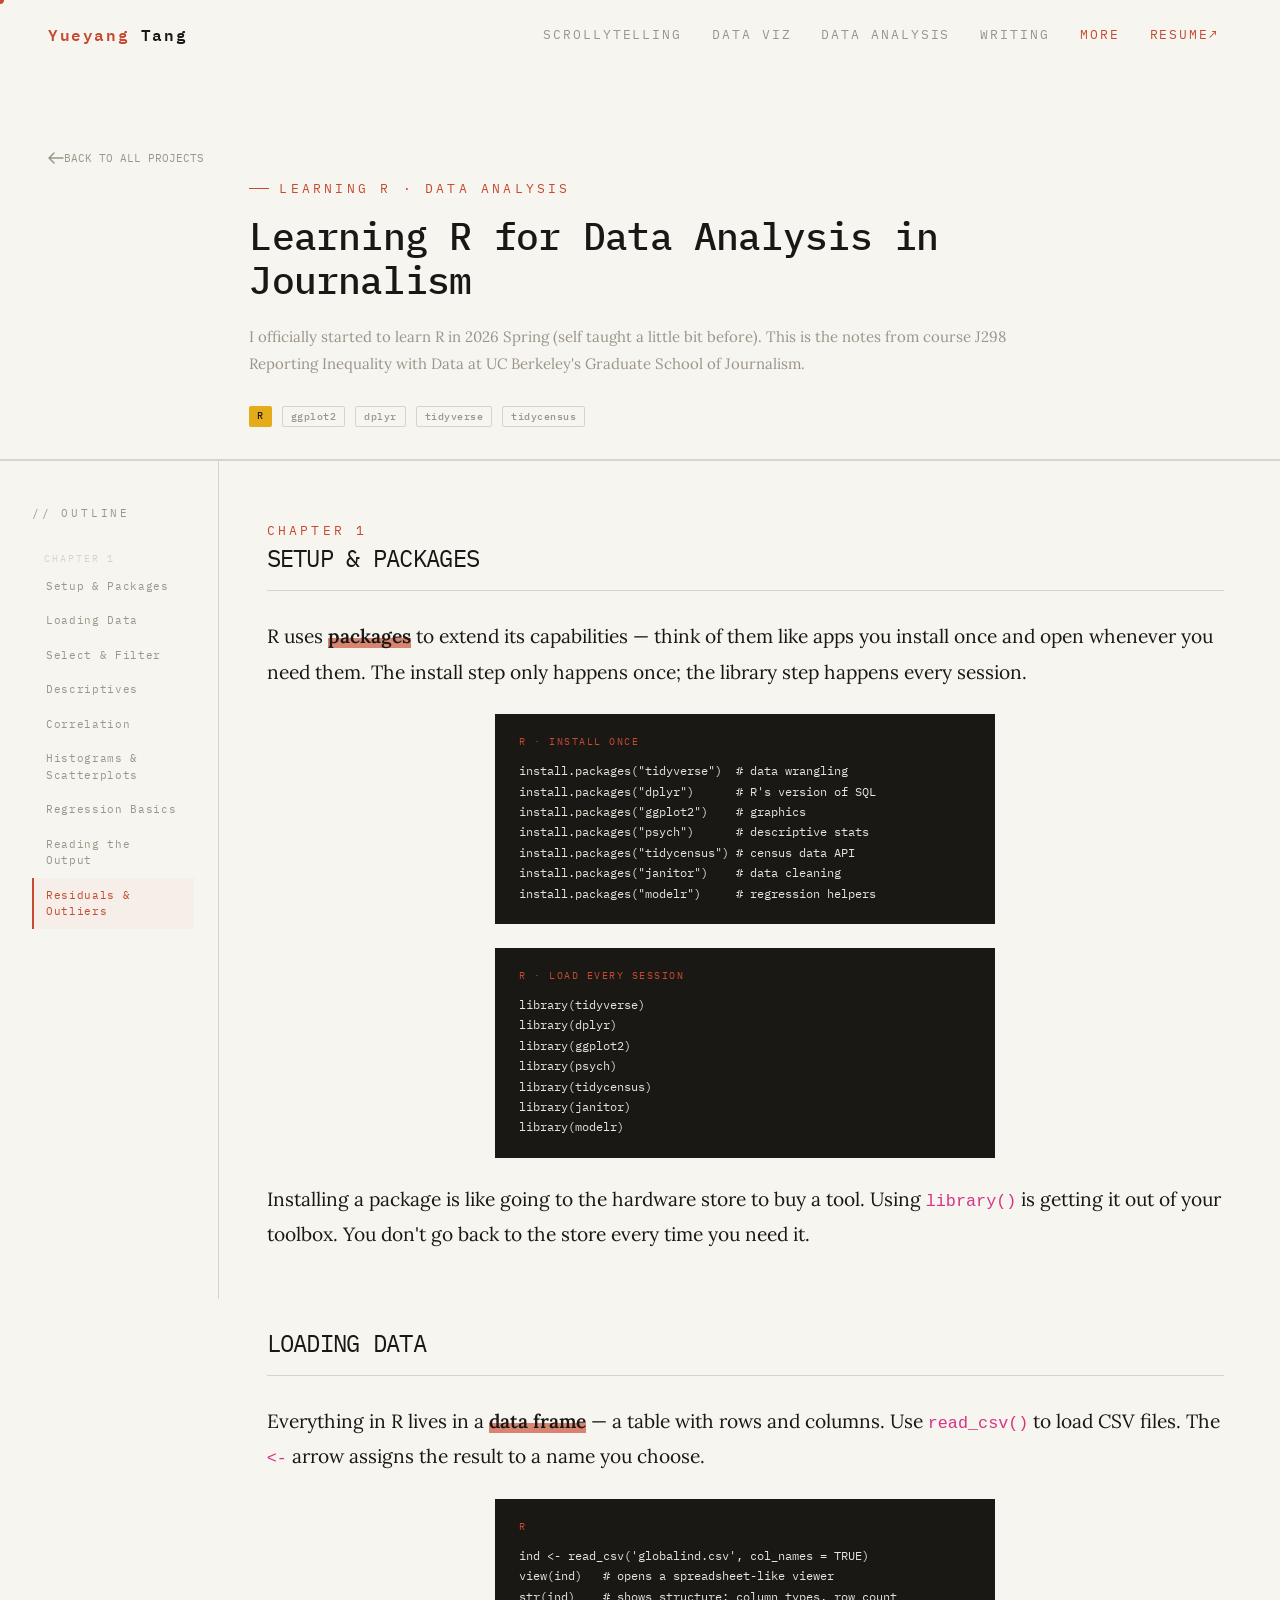
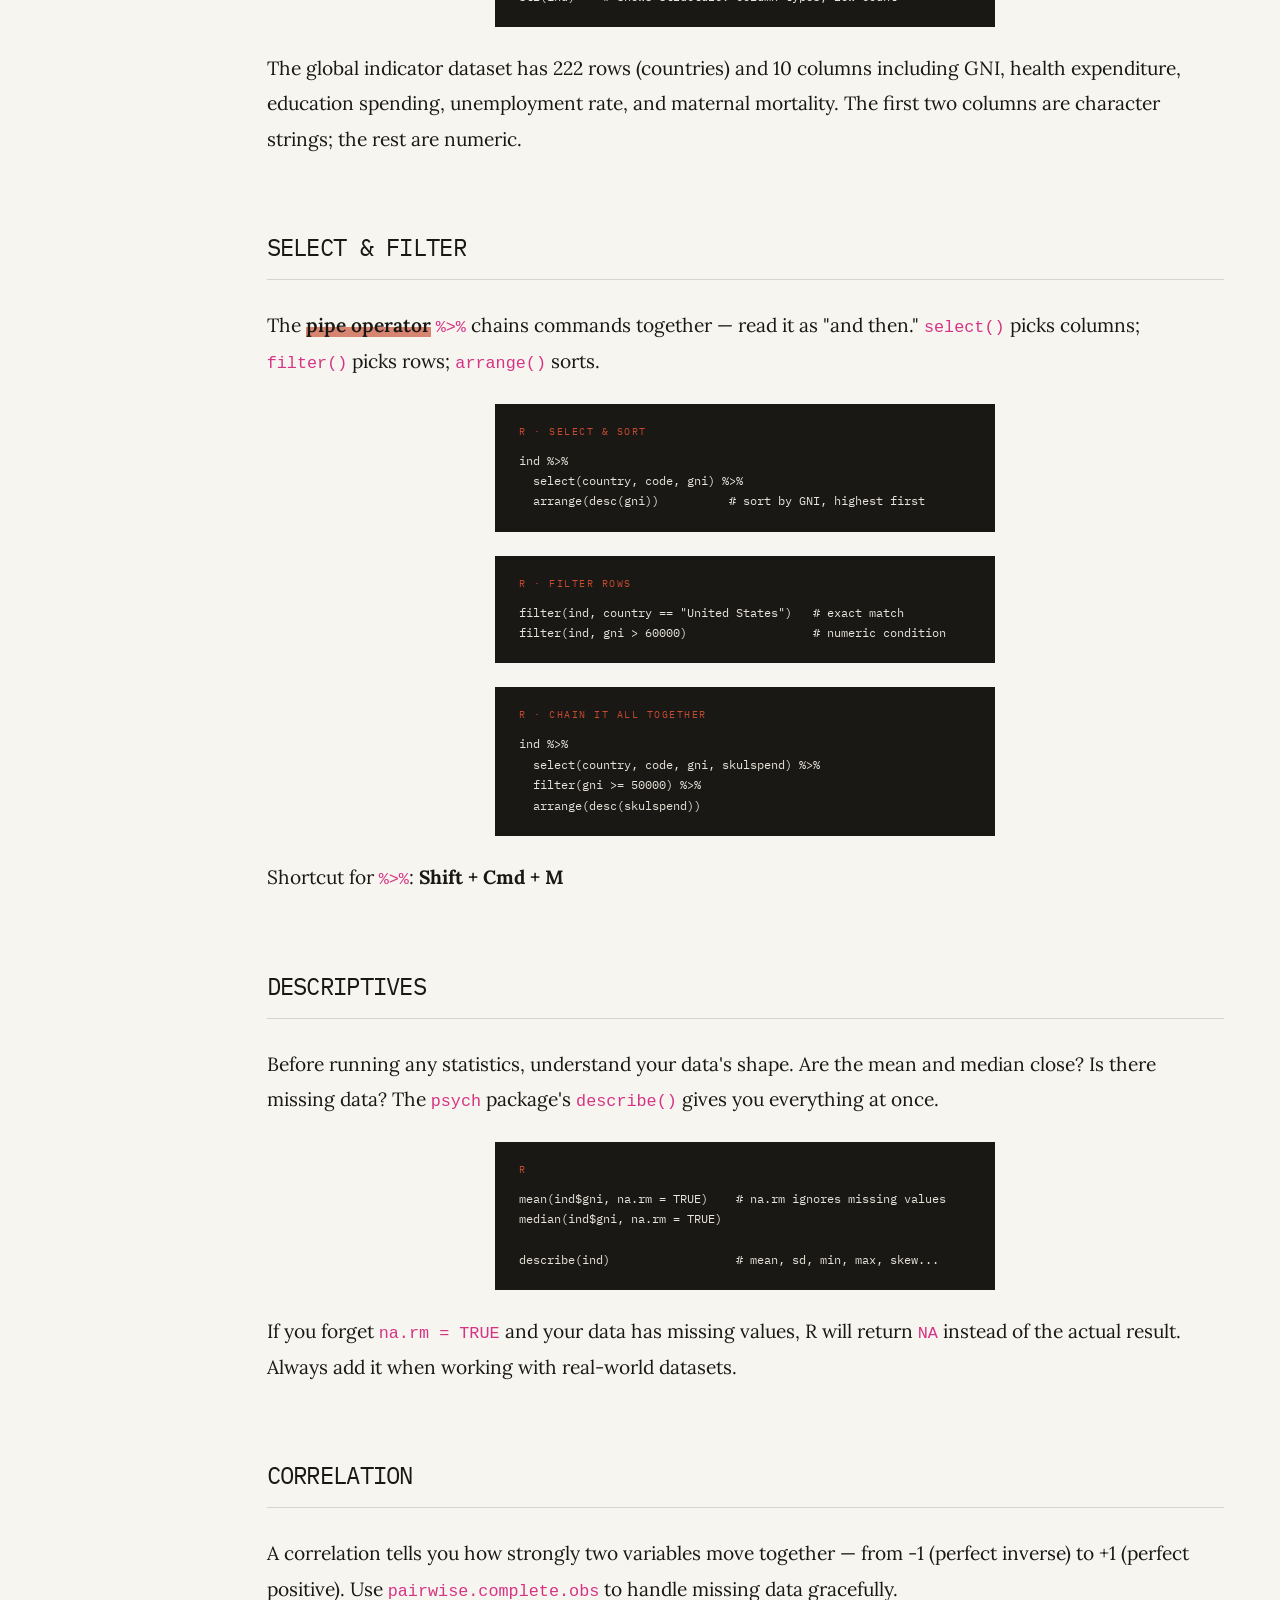
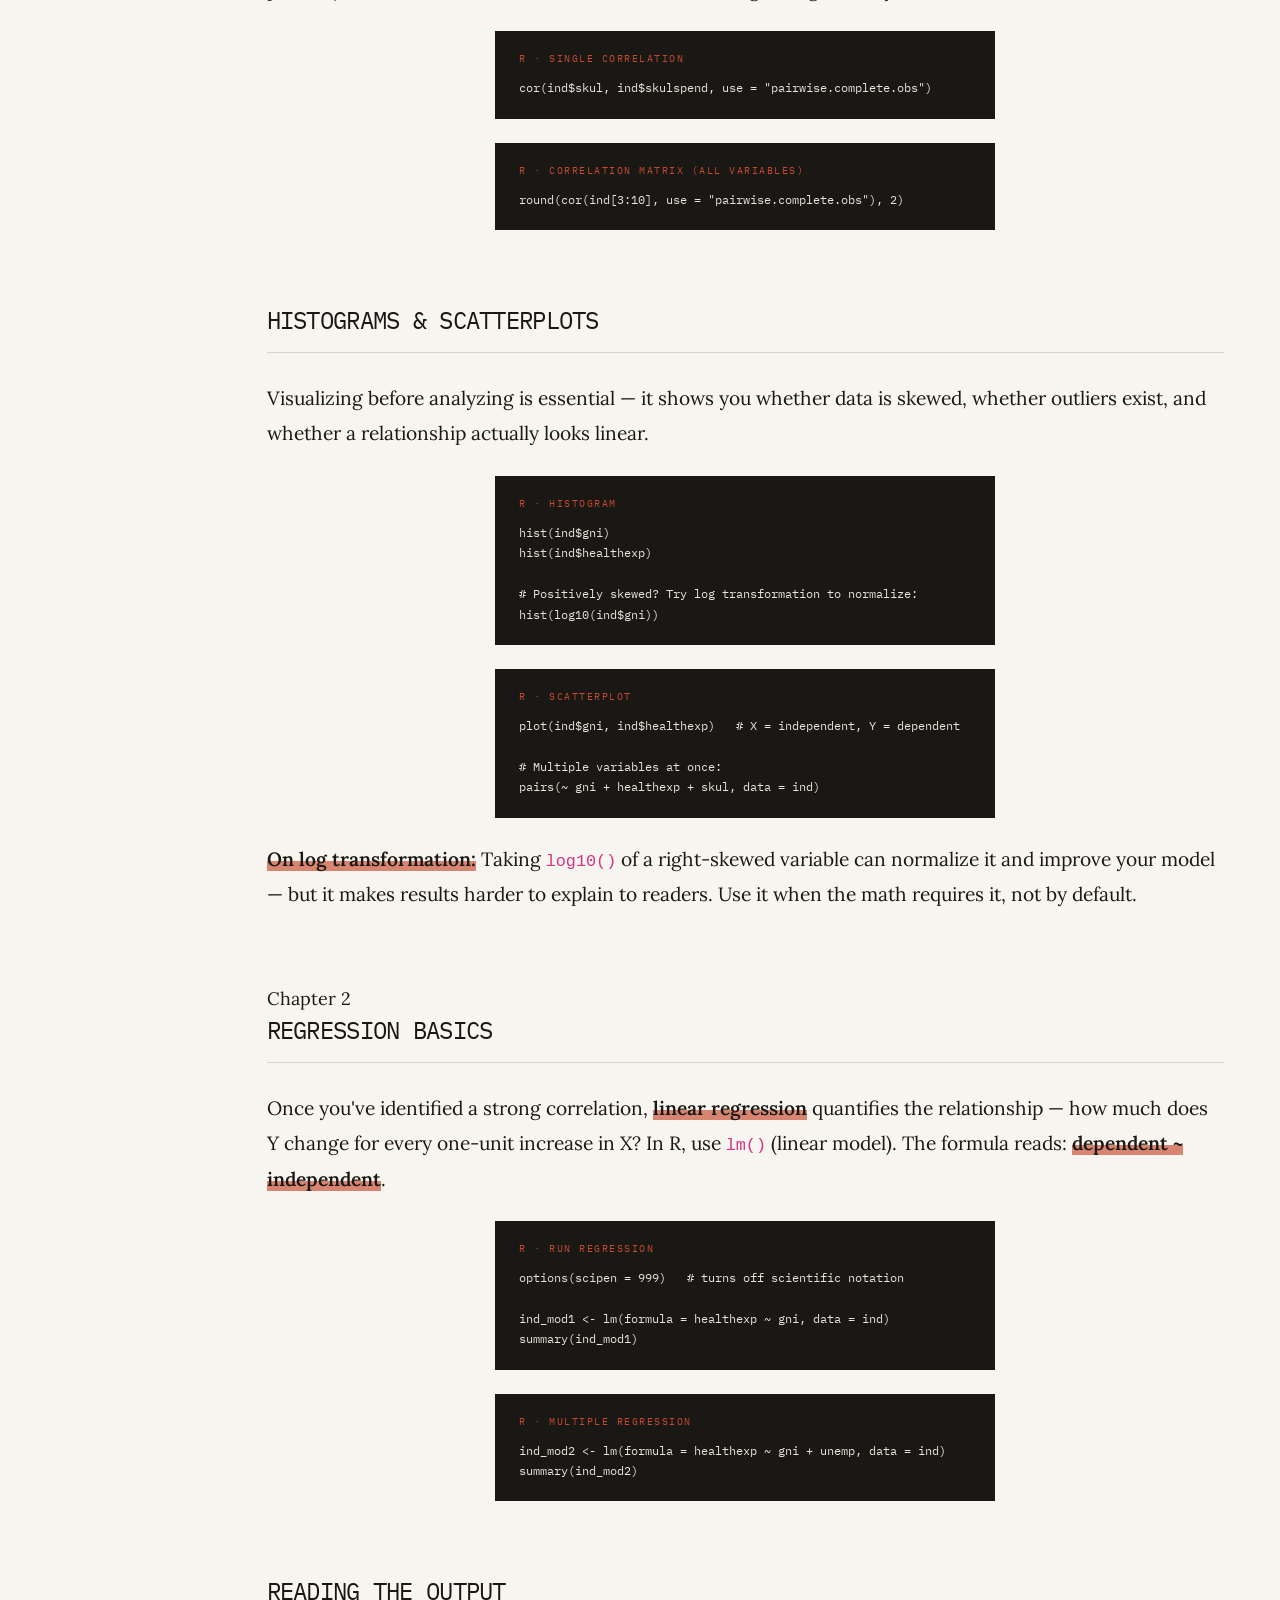
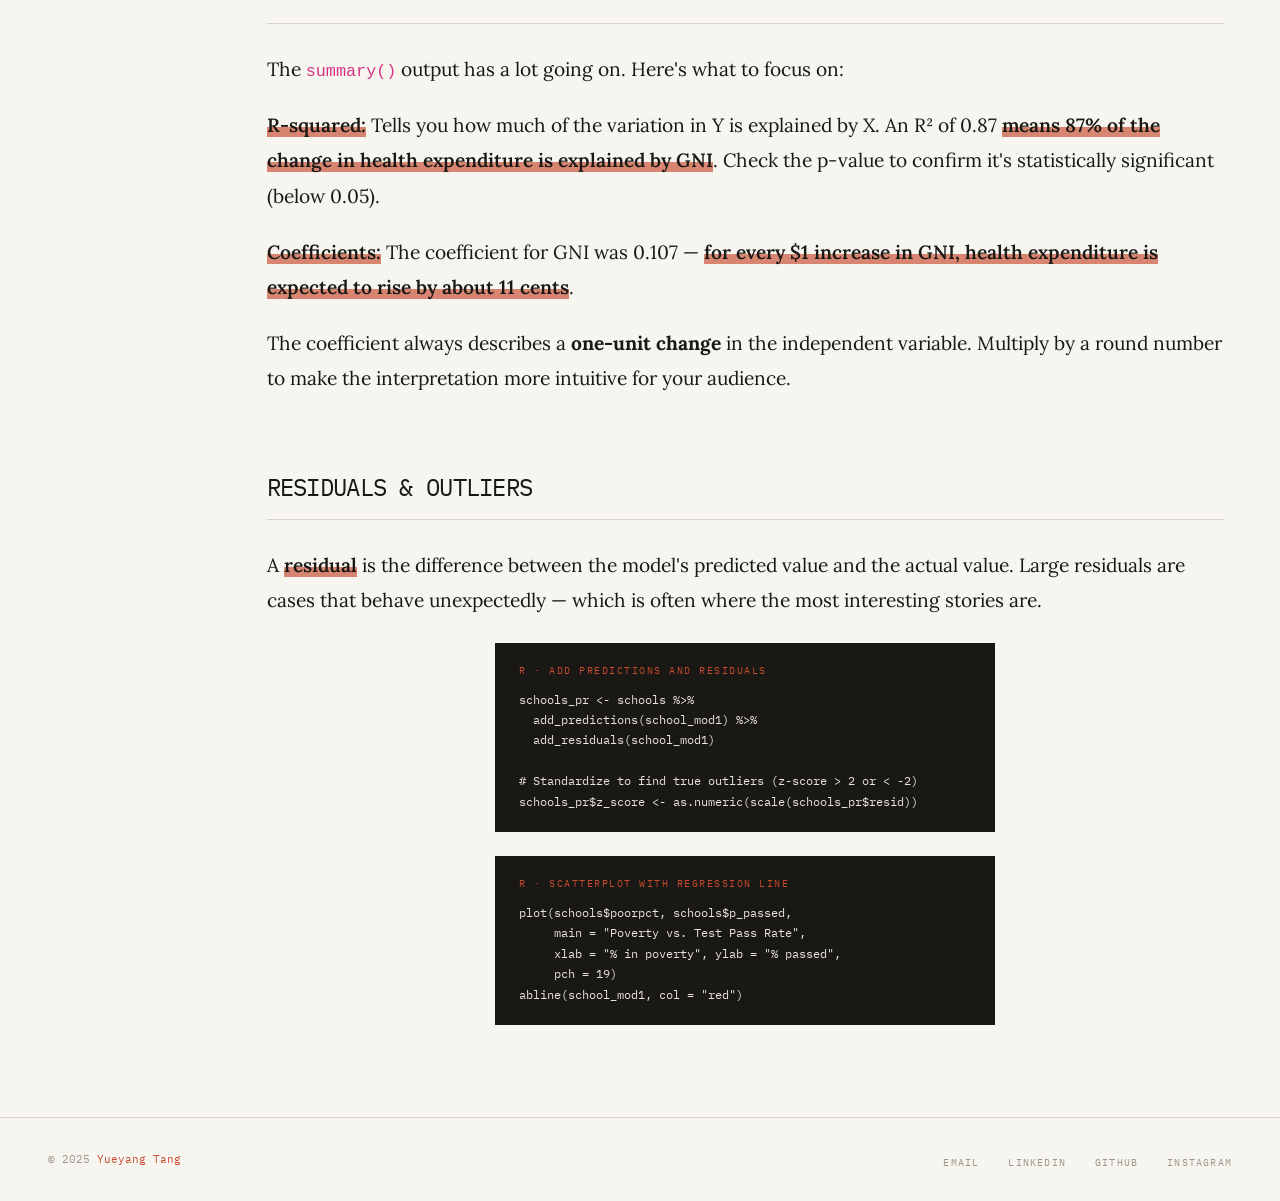
==== commit 9c8730ec: "change name" ====
--- a/projects/r-notes.html
+++ b/projects/r-notes.html
@@ -29,14 +29,14 @@
   <!-- =====NAV===== -->
   <nav class="navbar navbar-expand-lg fixed-top" id="mainNav">
     <div class="container-fluid px-5">
-      <a class="navbar-brand" href="../index.html"><span>Yaelle </span>Tang</a>
+      <a class="navbar-brand" href="../index.html"><span>Yueyang </span>Tang</a>
       <div class="d-flex gap-1 align-items-center">
         <a class="nav-link" href="../index.html#scrolly">Scrollytelling</a>
         <a class="nav-link" href="../index.html#dataviz">Data Viz</a>
         <a class="nav-link" href="../index.html#analysis">Data Analysis</a>
         <a class="nav-link" href="../index.html#writing">Writing</a>
         <a class="nav-link hi" href="../index.html#about">More</a>
-        <a class="nav-link hi" href="../Resume_YaelleTang.pdf" target="_blank">Resume↗</a>
+        <a class="nav-link hi" href="../Yueyang_Resume.pdf" target="_blank">Resume↗</a>
       </div>
     </div>
   </nav>
@@ -346,7 +346,7 @@
     <!-- FOOTER -->
     <footer class="site-footer">
       <div class="container-fluid px-5 d-flex justify-content-between align-items-center">
-        <div class="footer-copy">© 2025 <span>Yaelle Tang</span></div>
+        <div class="footer-copy">© 2025 <span>Yueyang Tang</span></div>
         <div>
           <a class="footer-link" href="mailto:yueyang_tang@berkeley.edu">Email</a>
           <a class="footer-link" href="https://www.linkedin.com/in/yaelle-yueyang-tang" target="_blank">LinkedIn</a>
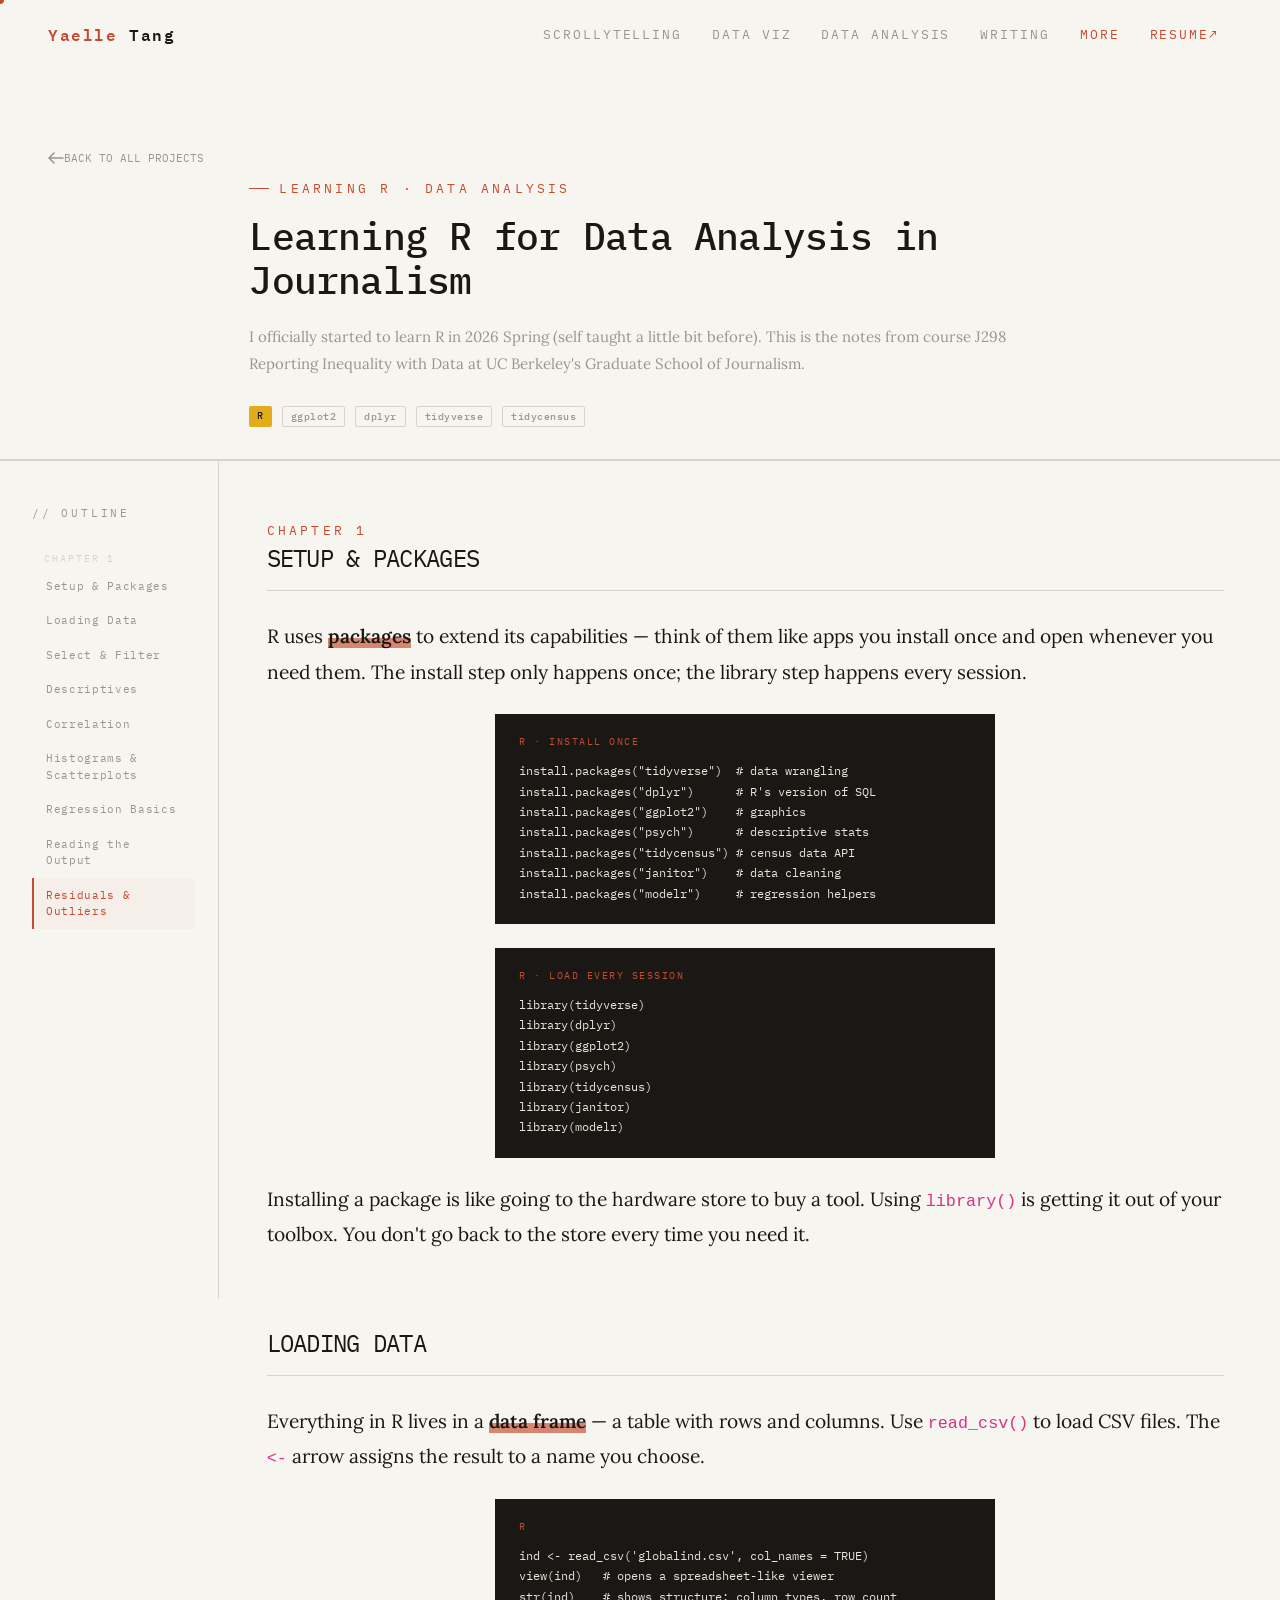
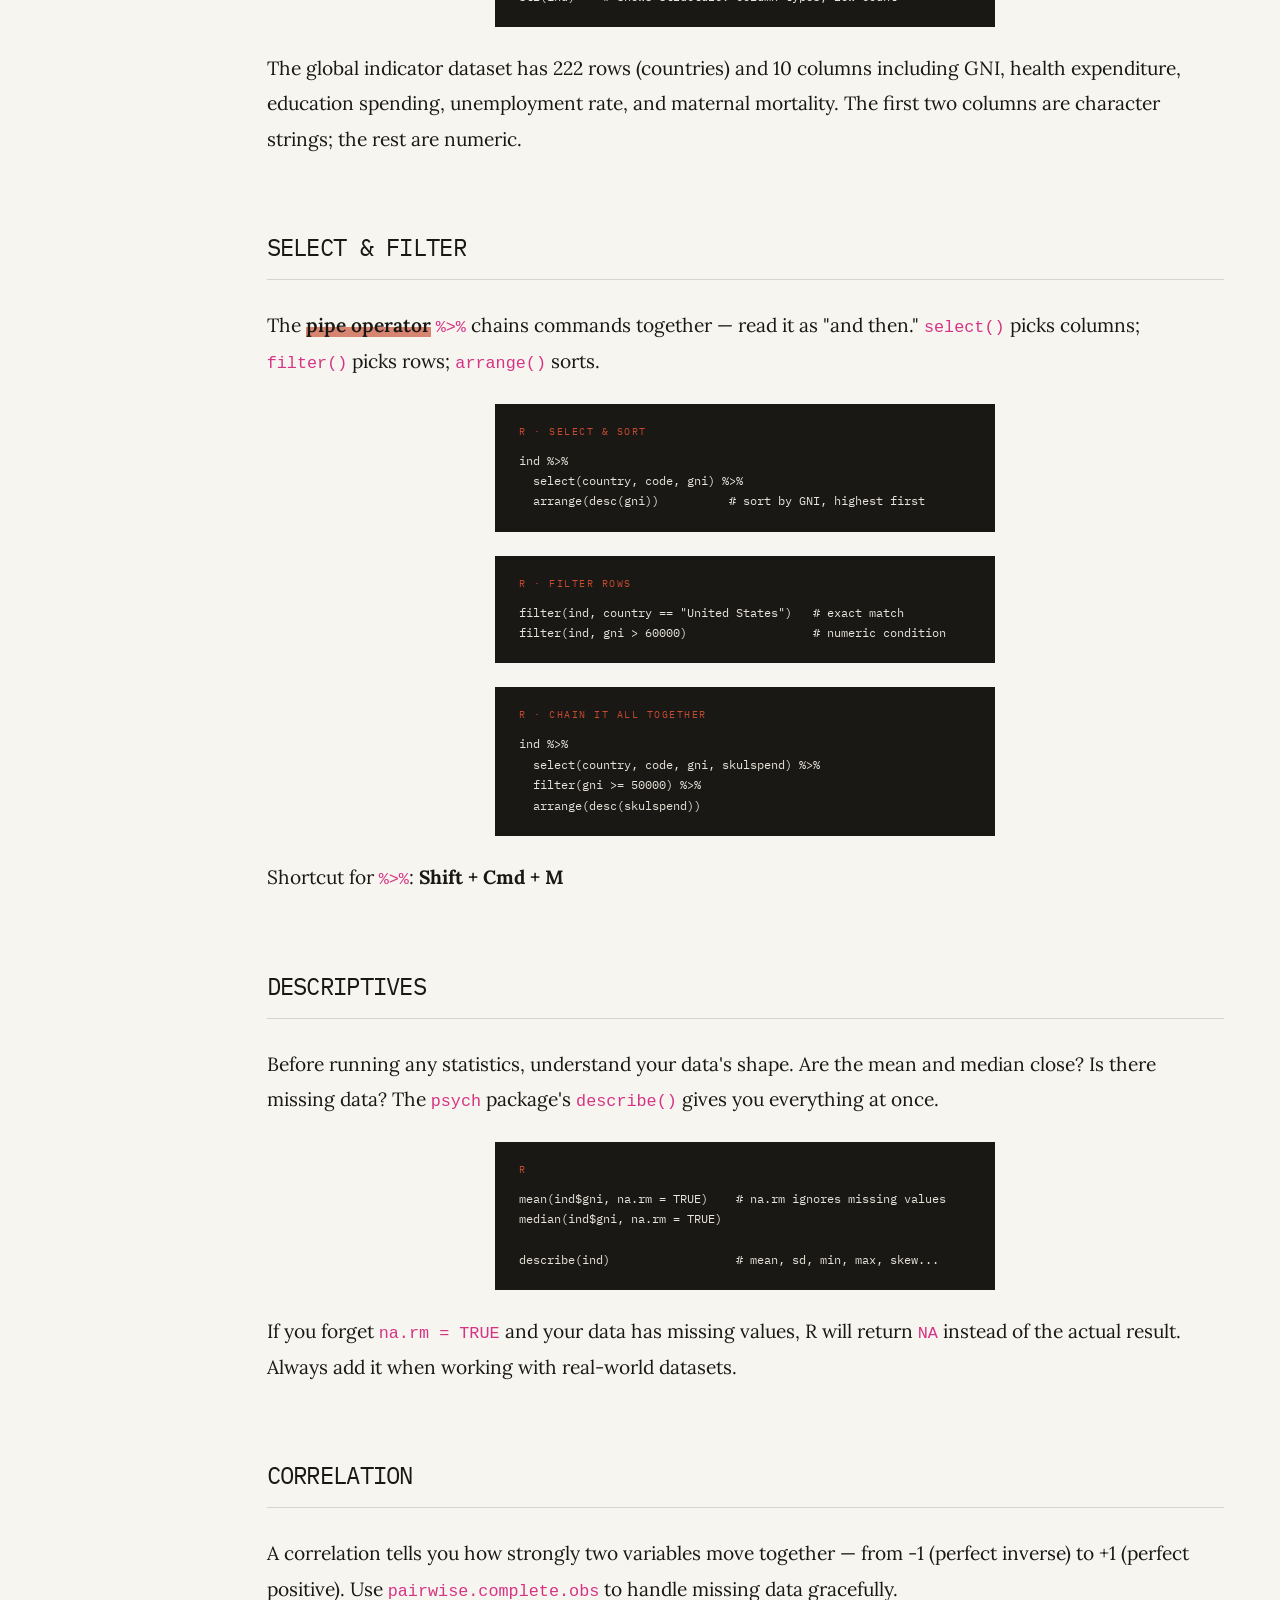
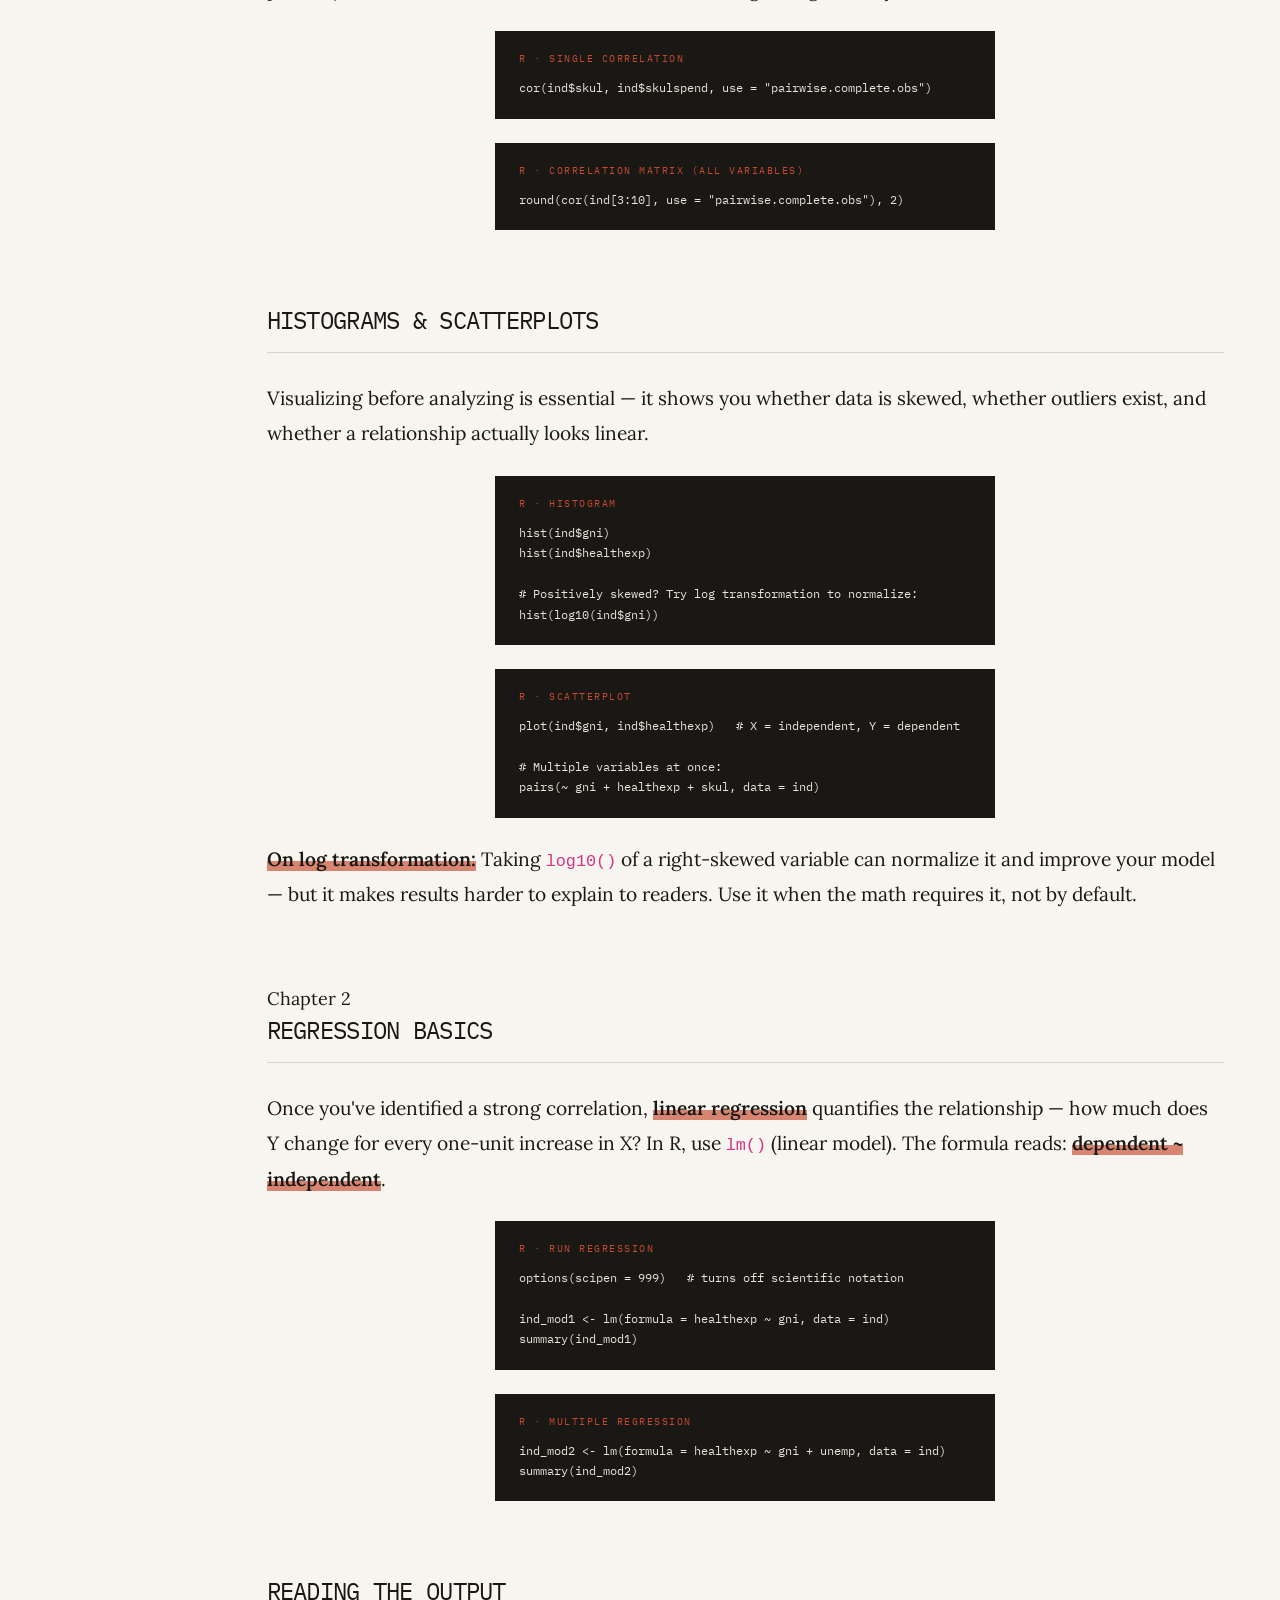
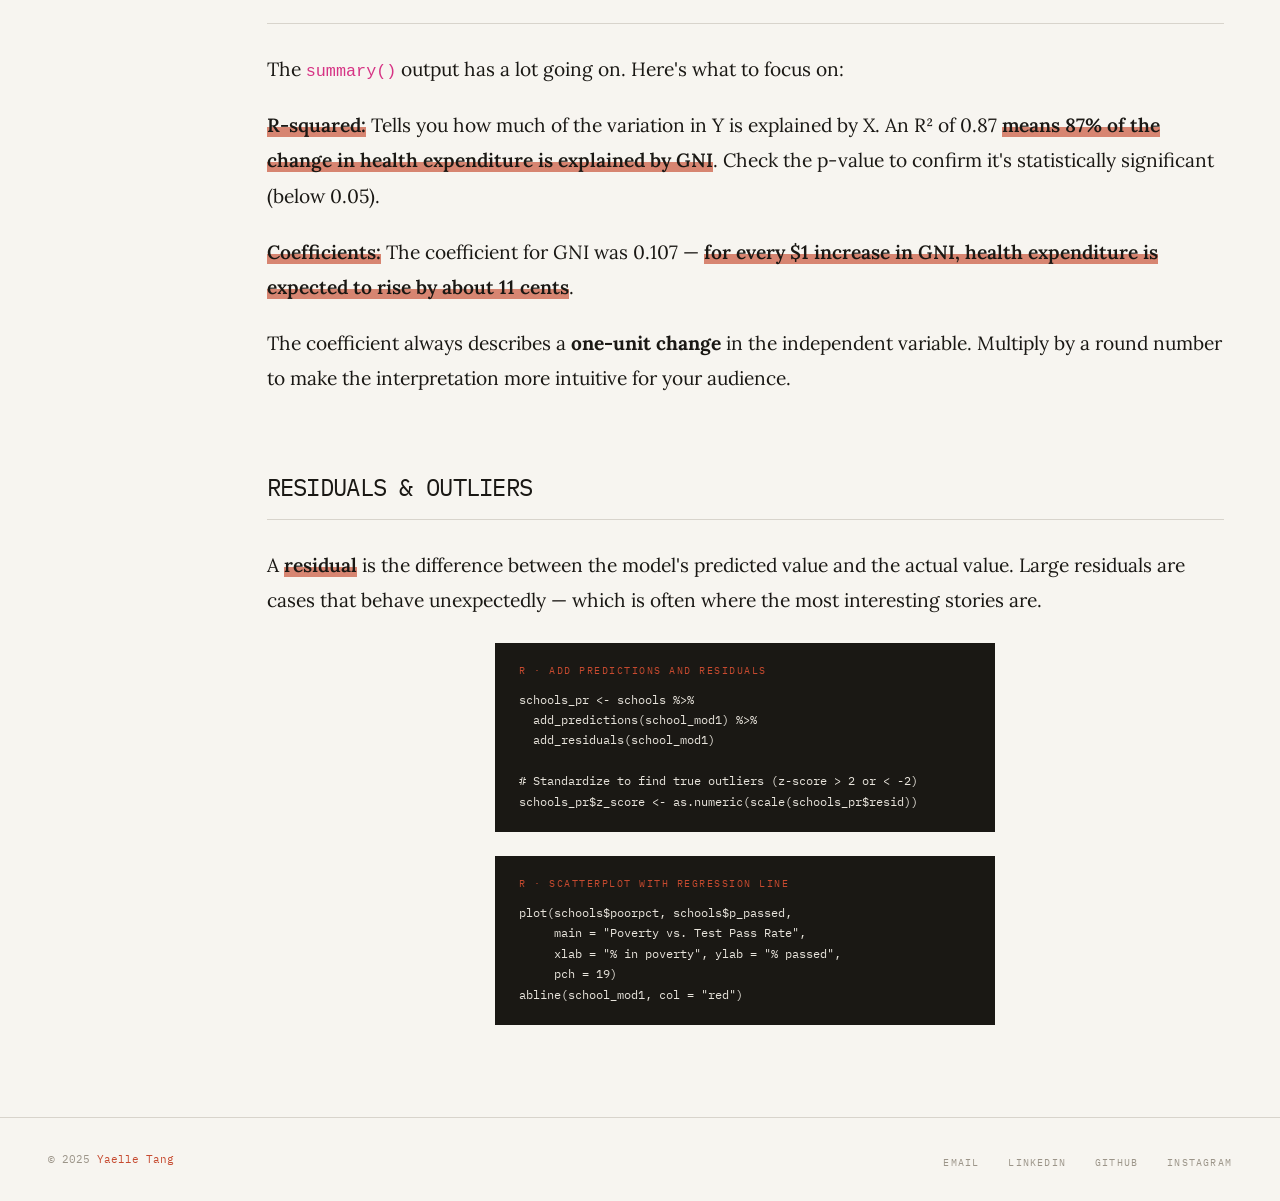
==== commit e7f0a2b5: "June Update" ====
--- a/projects/r-notes.html
+++ b/projects/r-notes.html
@@ -29,14 +29,14 @@
   <!-- =====NAV===== -->
   <nav class="navbar navbar-expand-lg fixed-top" id="mainNav">
     <div class="container-fluid px-5">
-      <a class="navbar-brand" href="../index.html"><span>Yueyang </span>Tang</a>
+      <a class="navbar-brand" href="../index.html"><span>Yaelle </span>Tang</a>
       <div class="d-flex gap-1 align-items-center">
         <a class="nav-link" href="../index.html#scrolly">Scrollytelling</a>
         <a class="nav-link" href="../index.html#dataviz">Data Viz</a>
         <a class="nav-link" href="../index.html#analysis">Data Analysis</a>
         <a class="nav-link" href="../index.html#writing">Writing</a>
         <a class="nav-link hi" href="../index.html#about">More</a>
-        <a class="nav-link hi" href="../Yueyang_Resume.pdf" target="_blank">Resume↗</a>
+        <a class="nav-link hi" href="../YaelleTang_Resume_2026.pdf" target="_blank">Resume↗</a>
       </div>
     </div>
   </nav>
@@ -346,7 +346,7 @@
     <!-- FOOTER -->
     <footer class="site-footer">
       <div class="container-fluid px-5 d-flex justify-content-between align-items-center">
-        <div class="footer-copy">© 2025 <span>Yueyang Tang</span></div>
+        <div class="footer-copy">© 2025 <span>Yaelle Tang</span></div>
         <div>
           <a class="footer-link" href="mailto:yueyang_tang@berkeley.edu">Email</a>
           <a class="footer-link" href="https://www.linkedin.com/in/yaelle-yueyang-tang" target="_blank">LinkedIn</a>
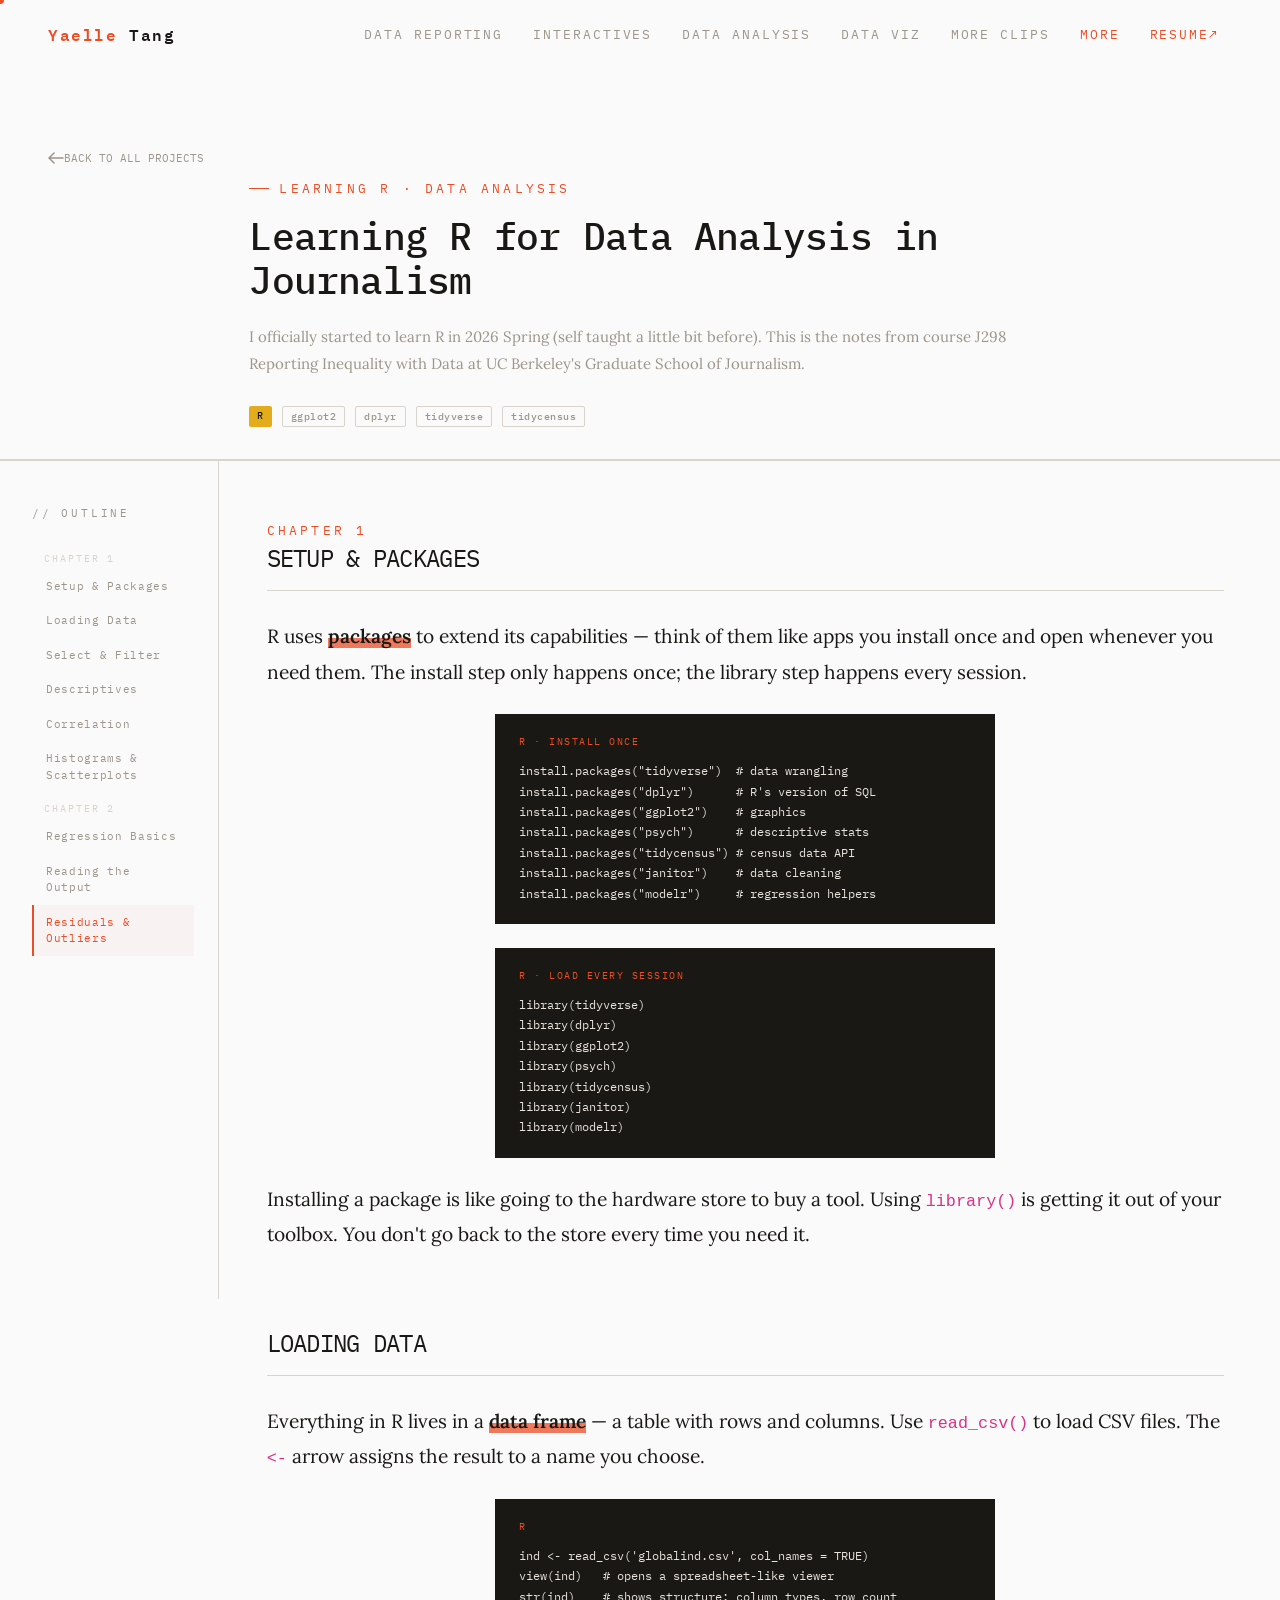
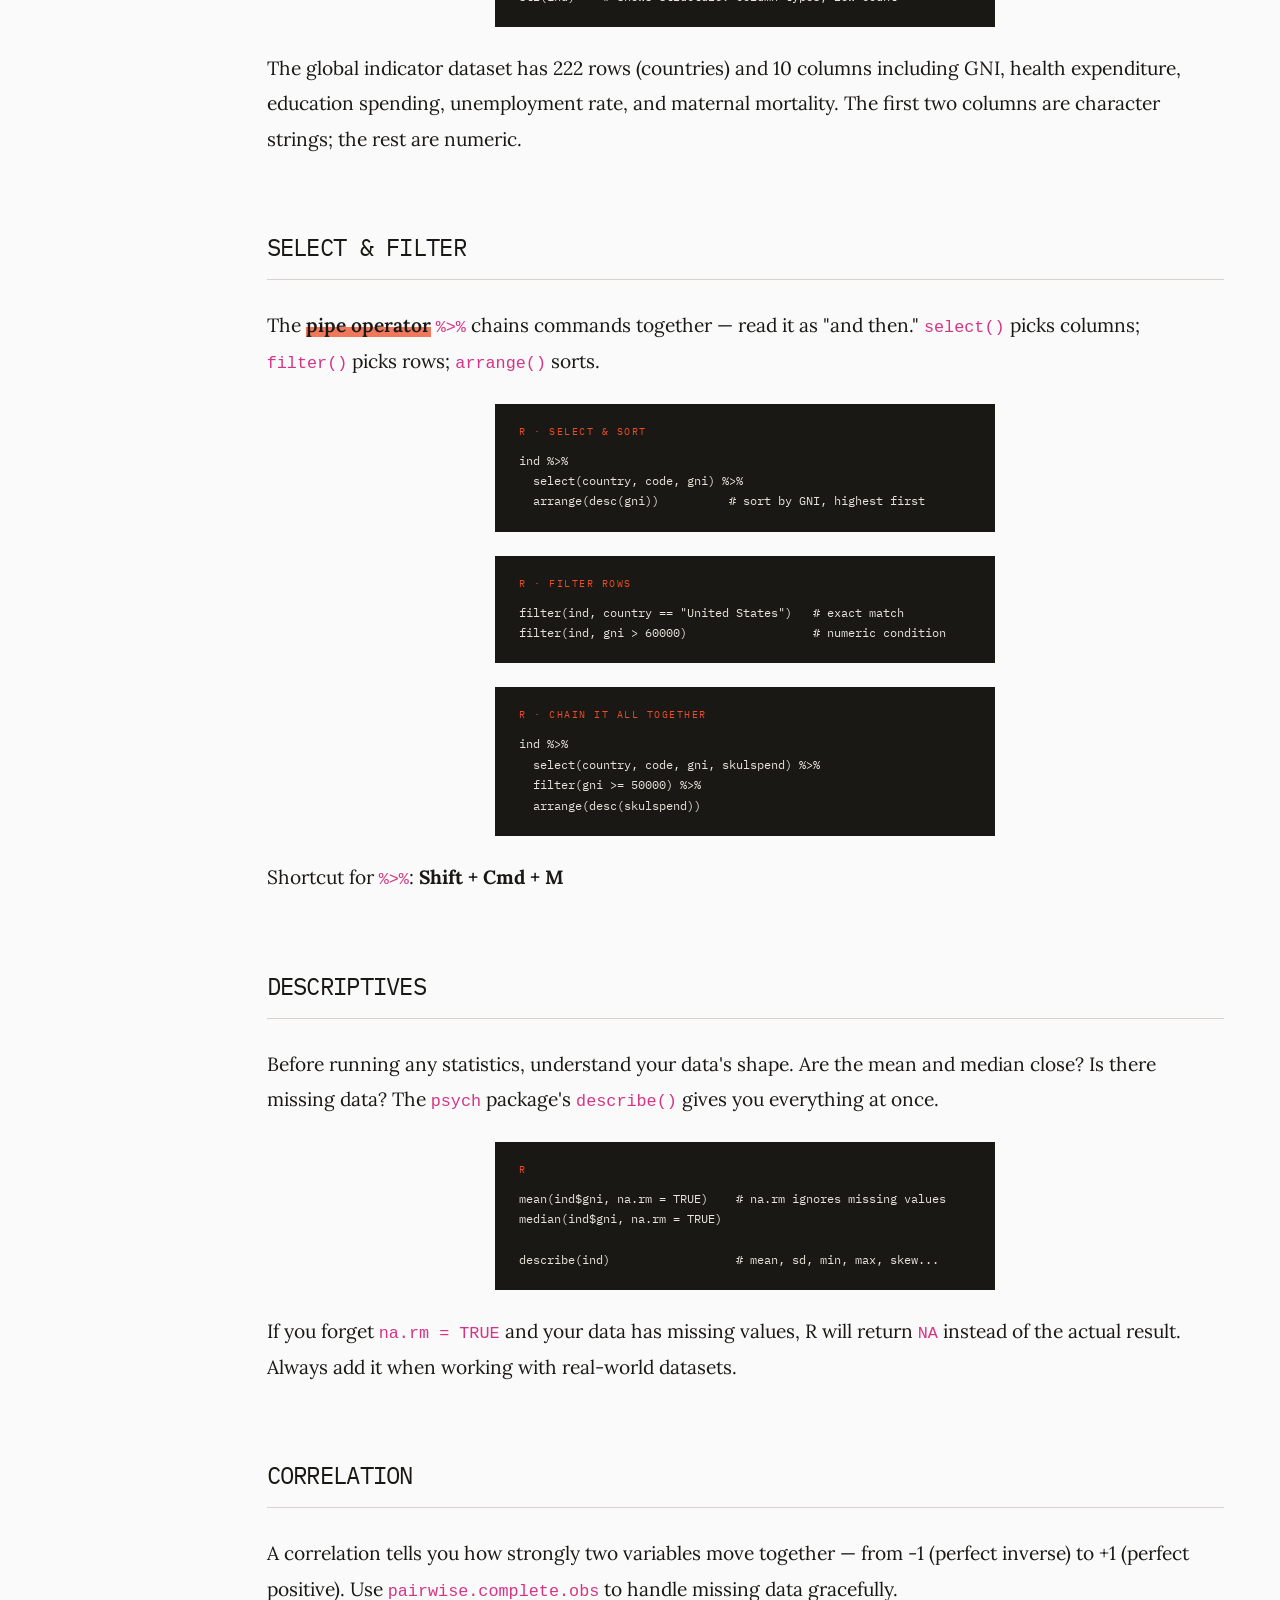
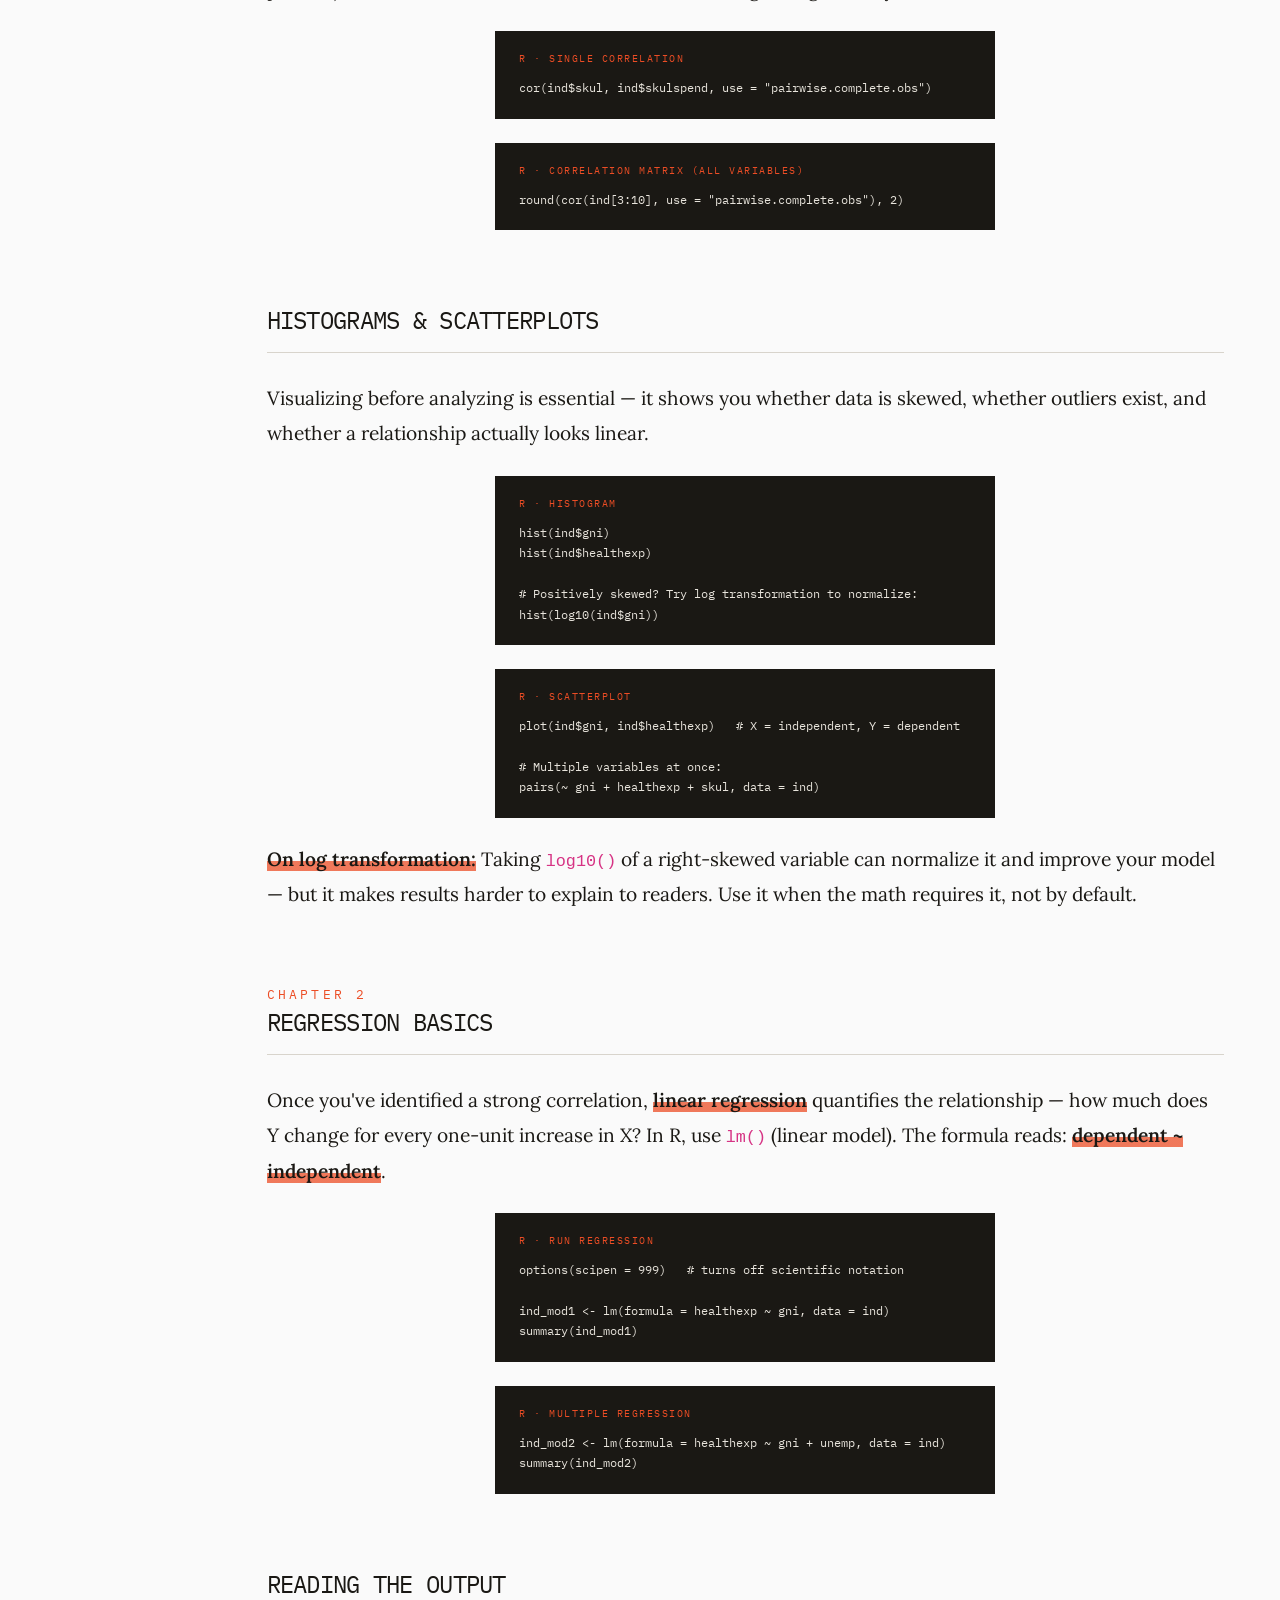
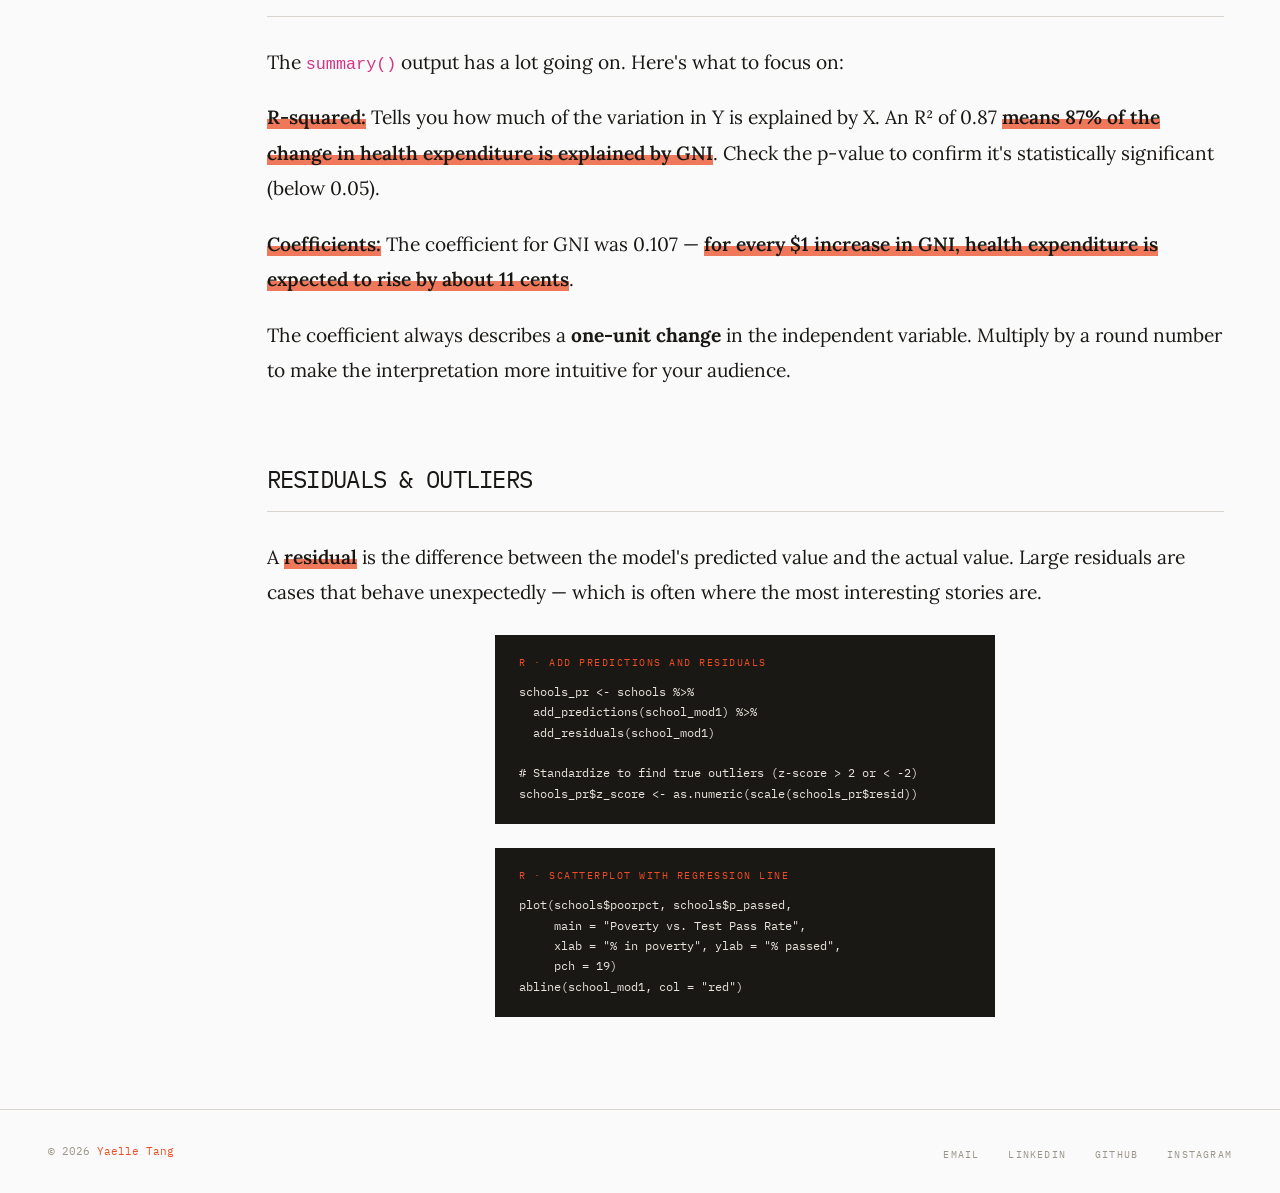
==== commit 7dab9f3e: "update sep-2026" ====
--- a/projects/r-notes.html
+++ b/projects/r-notes.html
@@ -31,10 +31,11 @@
     <div class="container-fluid px-5">
       <a class="navbar-brand" href="../index.html"><span>Yaelle </span>Tang</a>
       <div class="d-flex gap-1 align-items-center">
-        <a class="nav-link" href="../index.html#scrolly">Scrollytelling</a>
+        <a class="nav-link" href="../index.html#data-reporting">Data Reporting</a>
+        <a class="nav-link" href="../index.html#interactives">Interactives</a>
+        <a class="nav-link" href="../index.html#analysis">Data Analysis</a>
         <a class="nav-link" href="../index.html#dataviz">Data Viz</a>
-        <a class="nav-link" href="../index.html#analysis">Data Analysis</a>
-        <a class="nav-link" href="../index.html#writing">Writing</a>
+        <a class="nav-link" href="../index.html#more-clips">More Clips</a>
         <a class="nav-link hi" href="../index.html#about">More</a>
         <a class="nav-link hi" href="../YaelleTang_Resume_2026.pdf" target="_blank">Resume↗</a>
       </div>
@@ -264,7 +265,7 @@
 
             <!-- ══════ CHAPTER 2 ══════ -->
             <div class="work-block" id="c2-1">
-              <div class="chapter-titel" id="c2">
+              <div class="chapter-title" id="c2">
                 Chapter 2
               </div>
               <div class="block-header">
@@ -346,7 +347,7 @@
     <!-- FOOTER -->
     <footer class="site-footer">
       <div class="container-fluid px-5 d-flex justify-content-between align-items-center">
-        <div class="footer-copy">© 2025 <span>Yaelle Tang</span></div>
+        <div class="footer-copy">&copy; 2026 <span>Yaelle Tang</span></div>
         <div>
           <a class="footer-link" href="mailto:yueyang_tang@berkeley.edu">Email</a>
           <a class="footer-link" href="https://www.linkedin.com/in/yaelle-yueyang-tang" target="_blank">LinkedIn</a>
--- a/css/style.css
+++ b/css/style.css
@@ -14,10 +14,12 @@
 }
 
 :root {
-  --bg: #F7F5F0;
-  --surface: #EDEAE3;
+  --bg: #fafafa;
+  /* --surface: #F0F0F0; */
+  --surface: #fafafa;
   --text: #1A1814;
-  --accent: #c64a2f;
+  --accent: #EC4D25;
+  --highlight: rgba(236, 77, 37, 0.75);
   --green: #4A6741;
   --muted: #9C9589;
   --border: #D8D4CC;
@@ -58,7 +60,7 @@
 
 /* ── NAV ── */
 .navbar {
-  background: rgba(247, 245, 240, 0.95) !important;
+  background: var(--surface);
   backdrop-filter: blur(8px);
   border-bottom: 1px solid transparent;
   transition: border-color .3s;
@@ -111,32 +113,14 @@
   display: flex;
   align-items: center;
   padding-top: 80px;
-  /* nav offset */
-}
-
-.hero-eyebrow {
-  font-family: var(--mono);
-  font-size: 0.8rem;
-  letter-spacing: .25em;
-  text-transform: uppercase;
-  color: var(--accent);
-  display: flex;
-  align-items: center;
-  gap: 12px;
-}
-
-.hero-eyebrow::before {
-  content: '';
-  width: 28px;
-  height: 1px;
-  background: var(--accent);
-  flex-shrink: 0;
-}
+  padding-bottom: 40px;
+}
+
 
 .hero-title {
   font-family: var(--mono);
   font-size: 3.2rem;
-  font-weight: 800;
+  font-weight: 400;
   line-height: 1.1;
   letter-spacing: -0.08rem;
   margin-bottom: 24px;
@@ -144,7 +128,6 @@
 
 .hero-title em {
   font-style: italic;
-  font-family: var(--serif);
   color: var(--accent);
   font-weight: 400;
 }
@@ -159,7 +142,7 @@
 .hero-body span {
   color: var(--text);
   font-weight: 600;
-  background: linear-gradient(180deg, transparent 60%, hsla(11, 62%, 48%, 0.656) 30%);
+  background: linear-gradient(180deg, transparent 60%, var(--highlight) 30%);
 }
 
 .hero-body a {
@@ -460,6 +443,12 @@
   gap: 20px;
 }
 
+@media (max-width: 767px) {
+  .analysis-grid {
+    grid-template-columns: 1fr;
+  }
+}
+
 .analysis-card {
   display: block;
   text-decoration: none;
@@ -572,6 +561,13 @@
   width: 100%;
   height: 100%;
   object-fit: cover;
+}
+
+/* 屏幕小于786px时，切换为单列 */
+@media (max-width: 767px) {
+  .writing-grid {
+    grid-template-columns: 1fr;
+  }
 }
 
 
@@ -681,7 +677,7 @@
 .about-body span {
   color: var(--text);
   font-weight: 600;
-  background: linear-gradient(180deg, transparent 60%, hsla(11, 62%, 48%, 0.656) 30%);
+  background: linear-gradient(180deg, transparent 60%, var(--highlight) 30%);
 }
 
 .about-body a {
--- a/css/subpage.css
+++ b/css/subpage.css
@@ -239,7 +239,7 @@
 .section-body span {
   color: var(--text);
   font-weight: 600;
-  background: linear-gradient(180deg, transparent 60%, hsla(11, 62%, 48%, 0.656) 30%);
+  background: linear-gradient(180deg, transparent 60%, var(--highlight) 30%);
 }
 
 .section-body a {
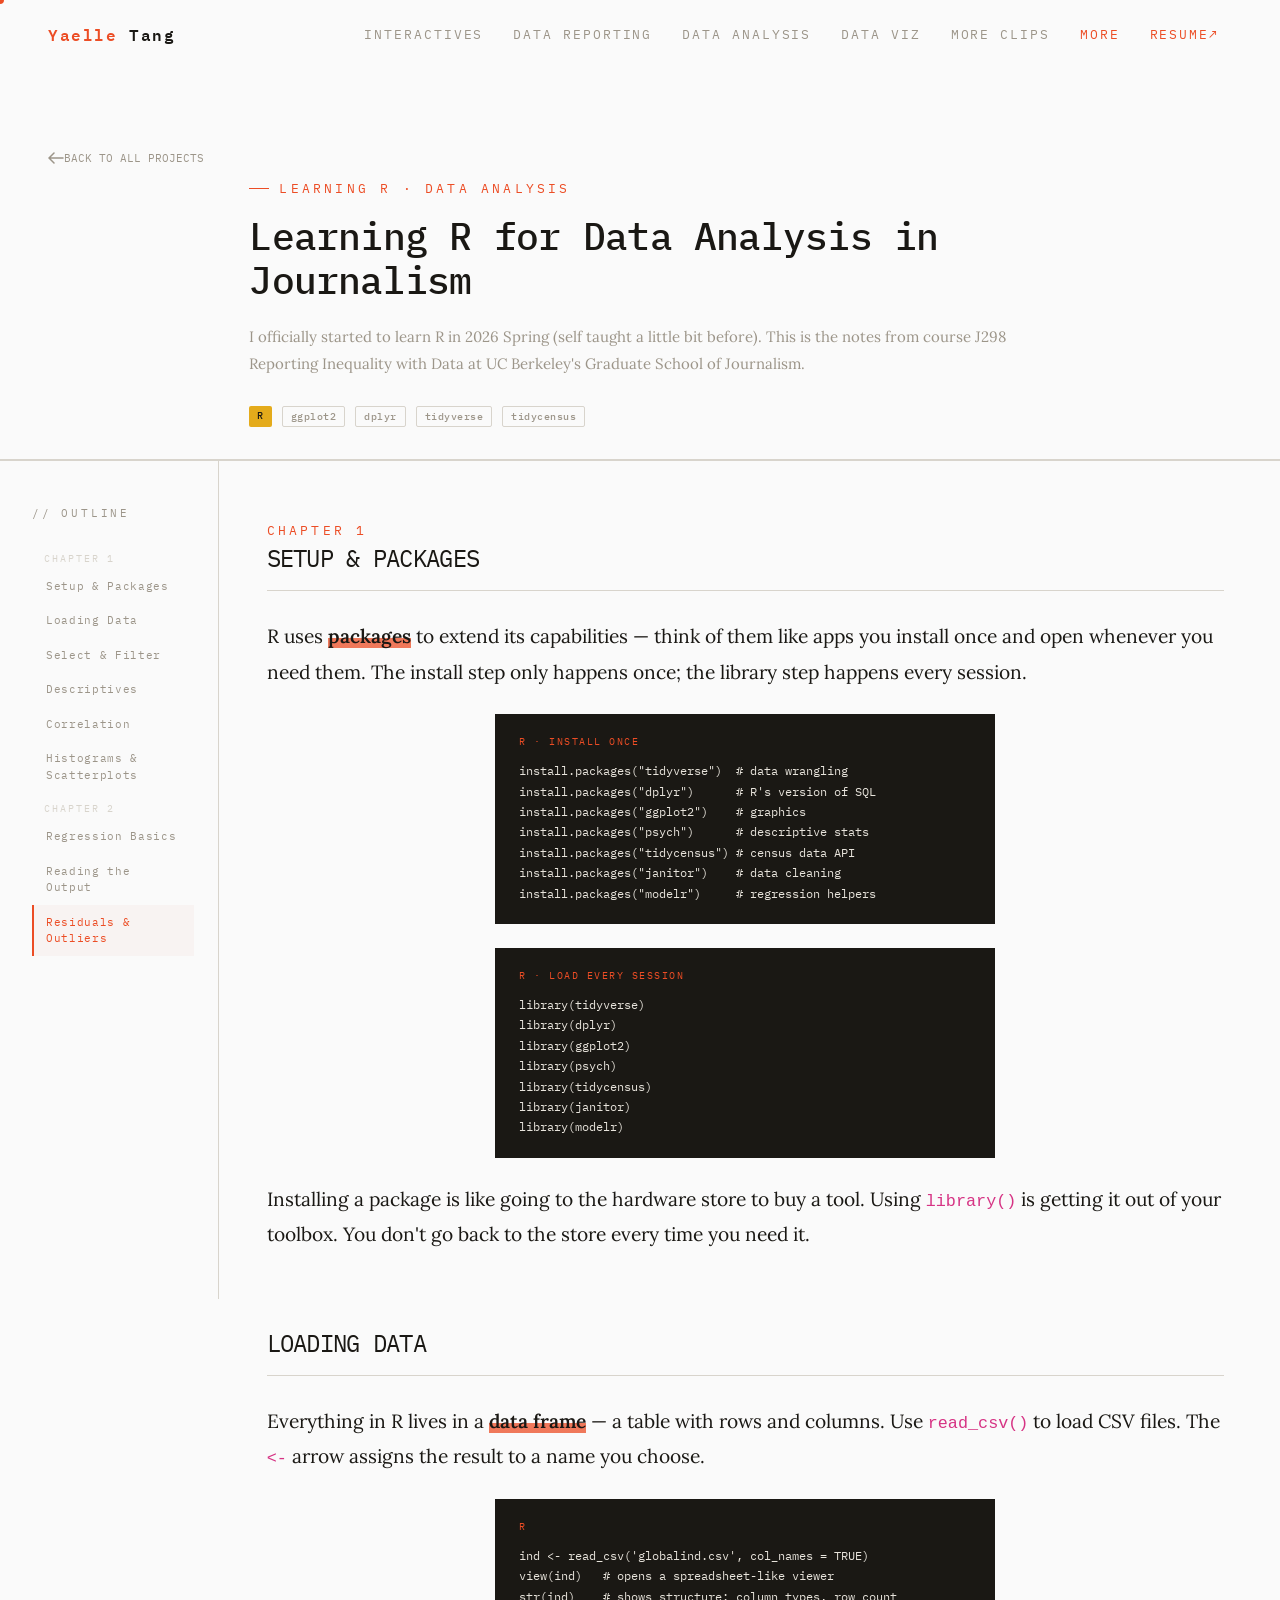
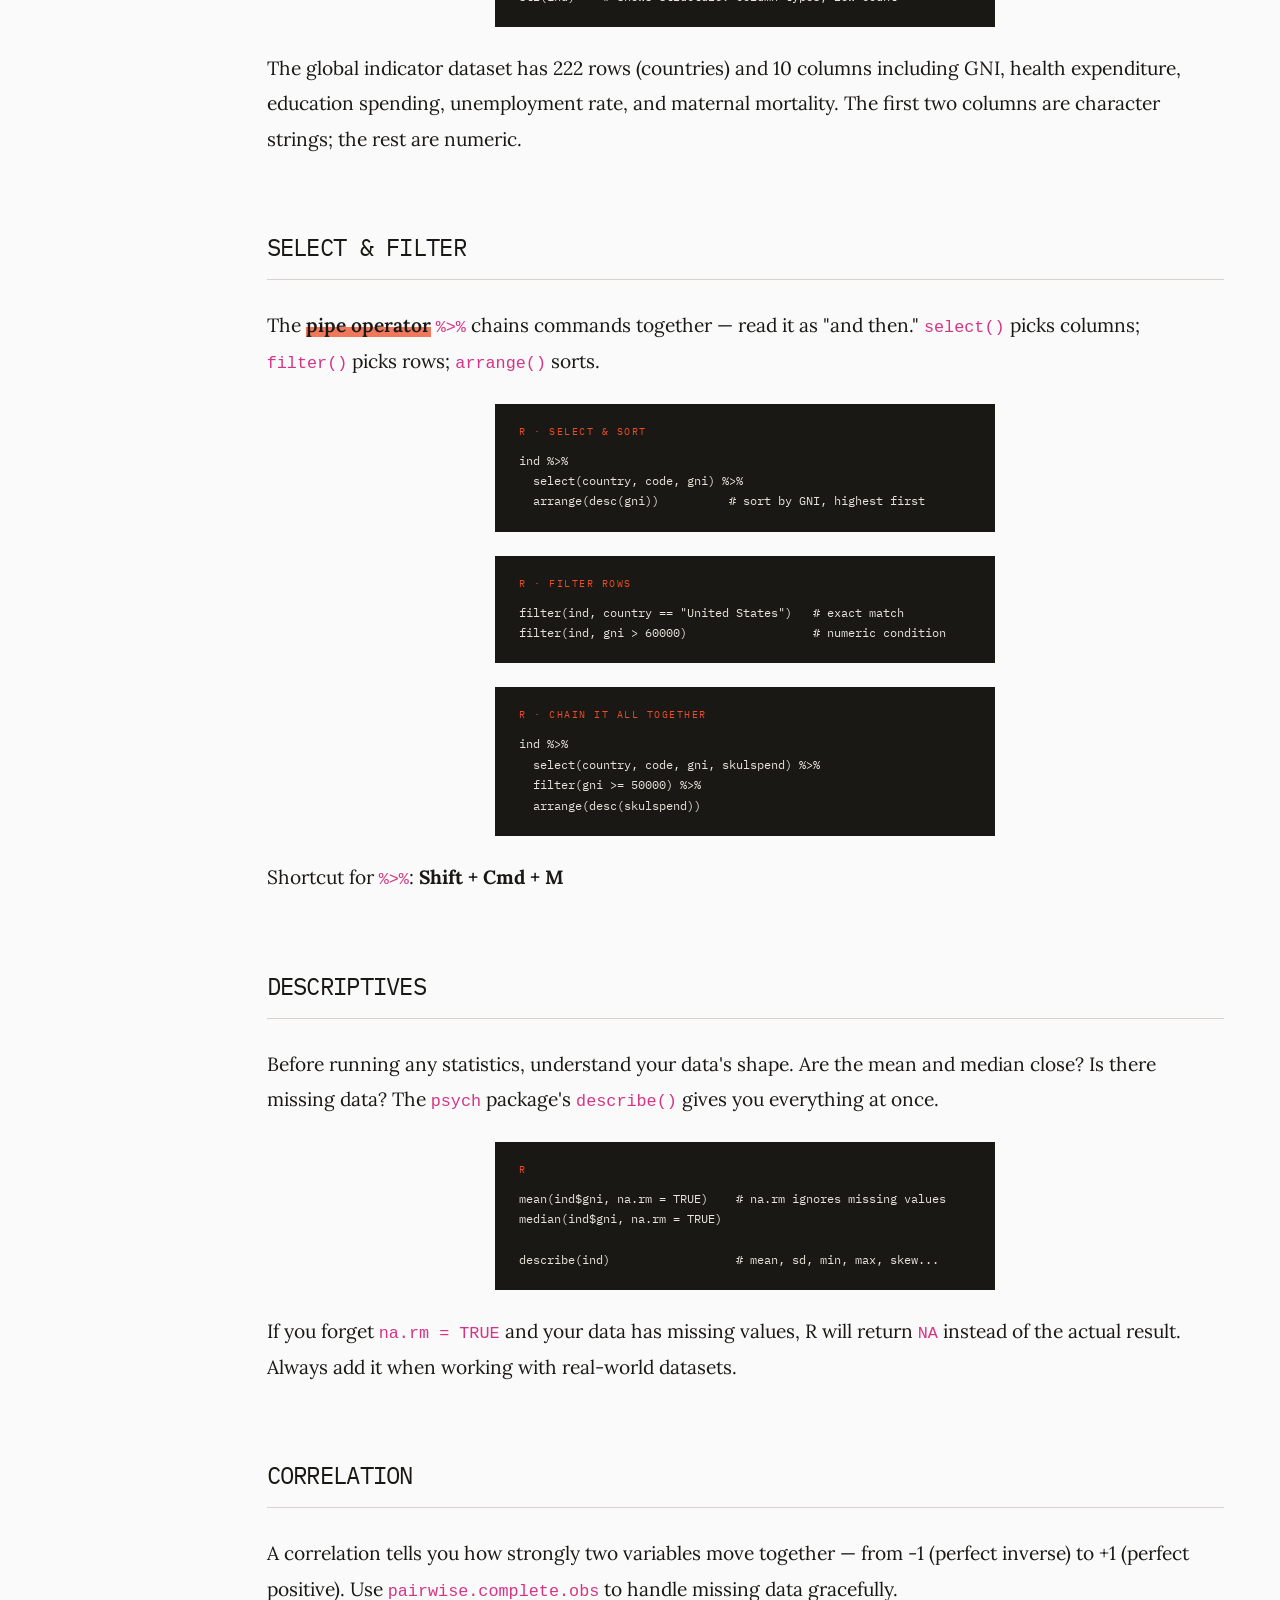
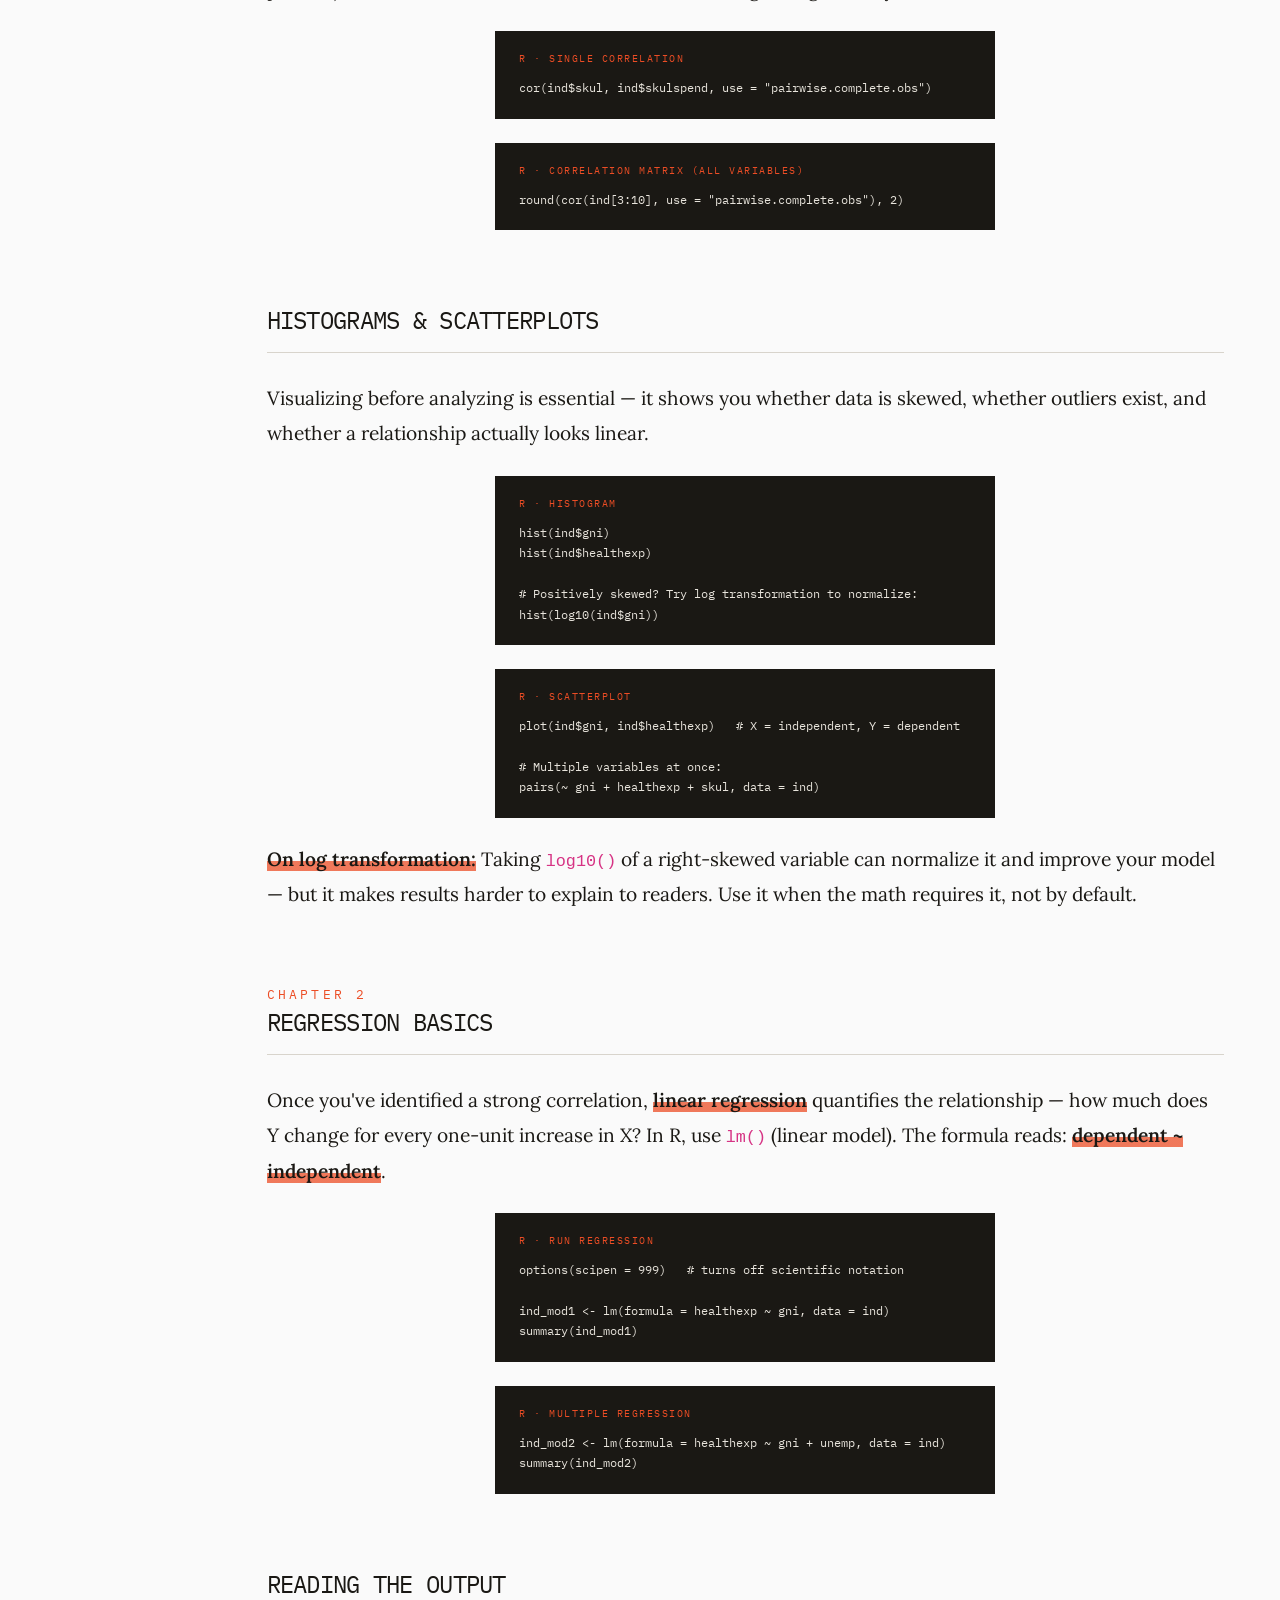
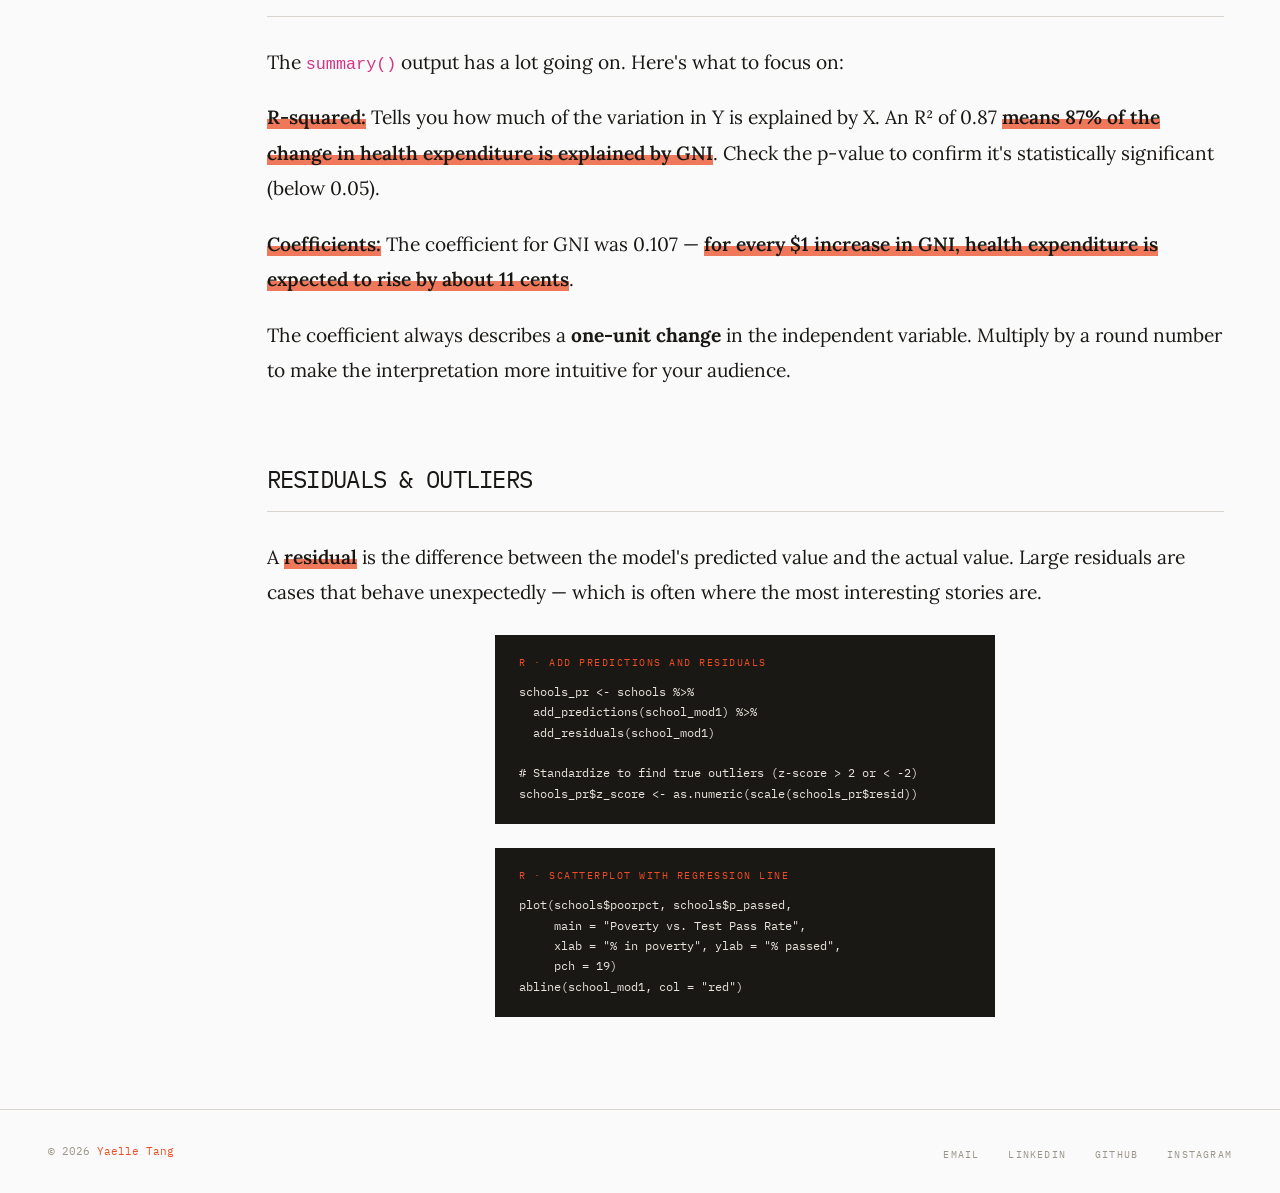
==== commit cff270d6: "icon" ====
--- a/projects/r-notes.html
+++ b/projects/r-notes.html
@@ -5,6 +5,8 @@
   <meta charset="UTF-8">
   <meta name="viewport" content="width=device-width, initial-scale=1.0">
   <title>R for Data Jounalism</title>
+
+  <link rel="icon" type="image/png" href="../img/icon.png" />
 
   <!-- Google font -->
   <link rel="preconnect" href="https://fonts.googleapis.com">
@@ -31,8 +33,8 @@
     <div class="container-fluid px-5">
       <a class="navbar-brand" href="../index.html"><span>Yaelle </span>Tang</a>
       <div class="d-flex gap-1 align-items-center">
+        <a class="nav-link" href="../index.html#interactives">Interactives</a>
         <a class="nav-link" href="../index.html#data-reporting">Data Reporting</a>
-        <a class="nav-link" href="../index.html#interactives">Interactives</a>
         <a class="nav-link" href="../index.html#analysis">Data Analysis</a>
         <a class="nav-link" href="../index.html#dataviz">Data Viz</a>
         <a class="nav-link" href="../index.html#more-clips">More Clips</a>
